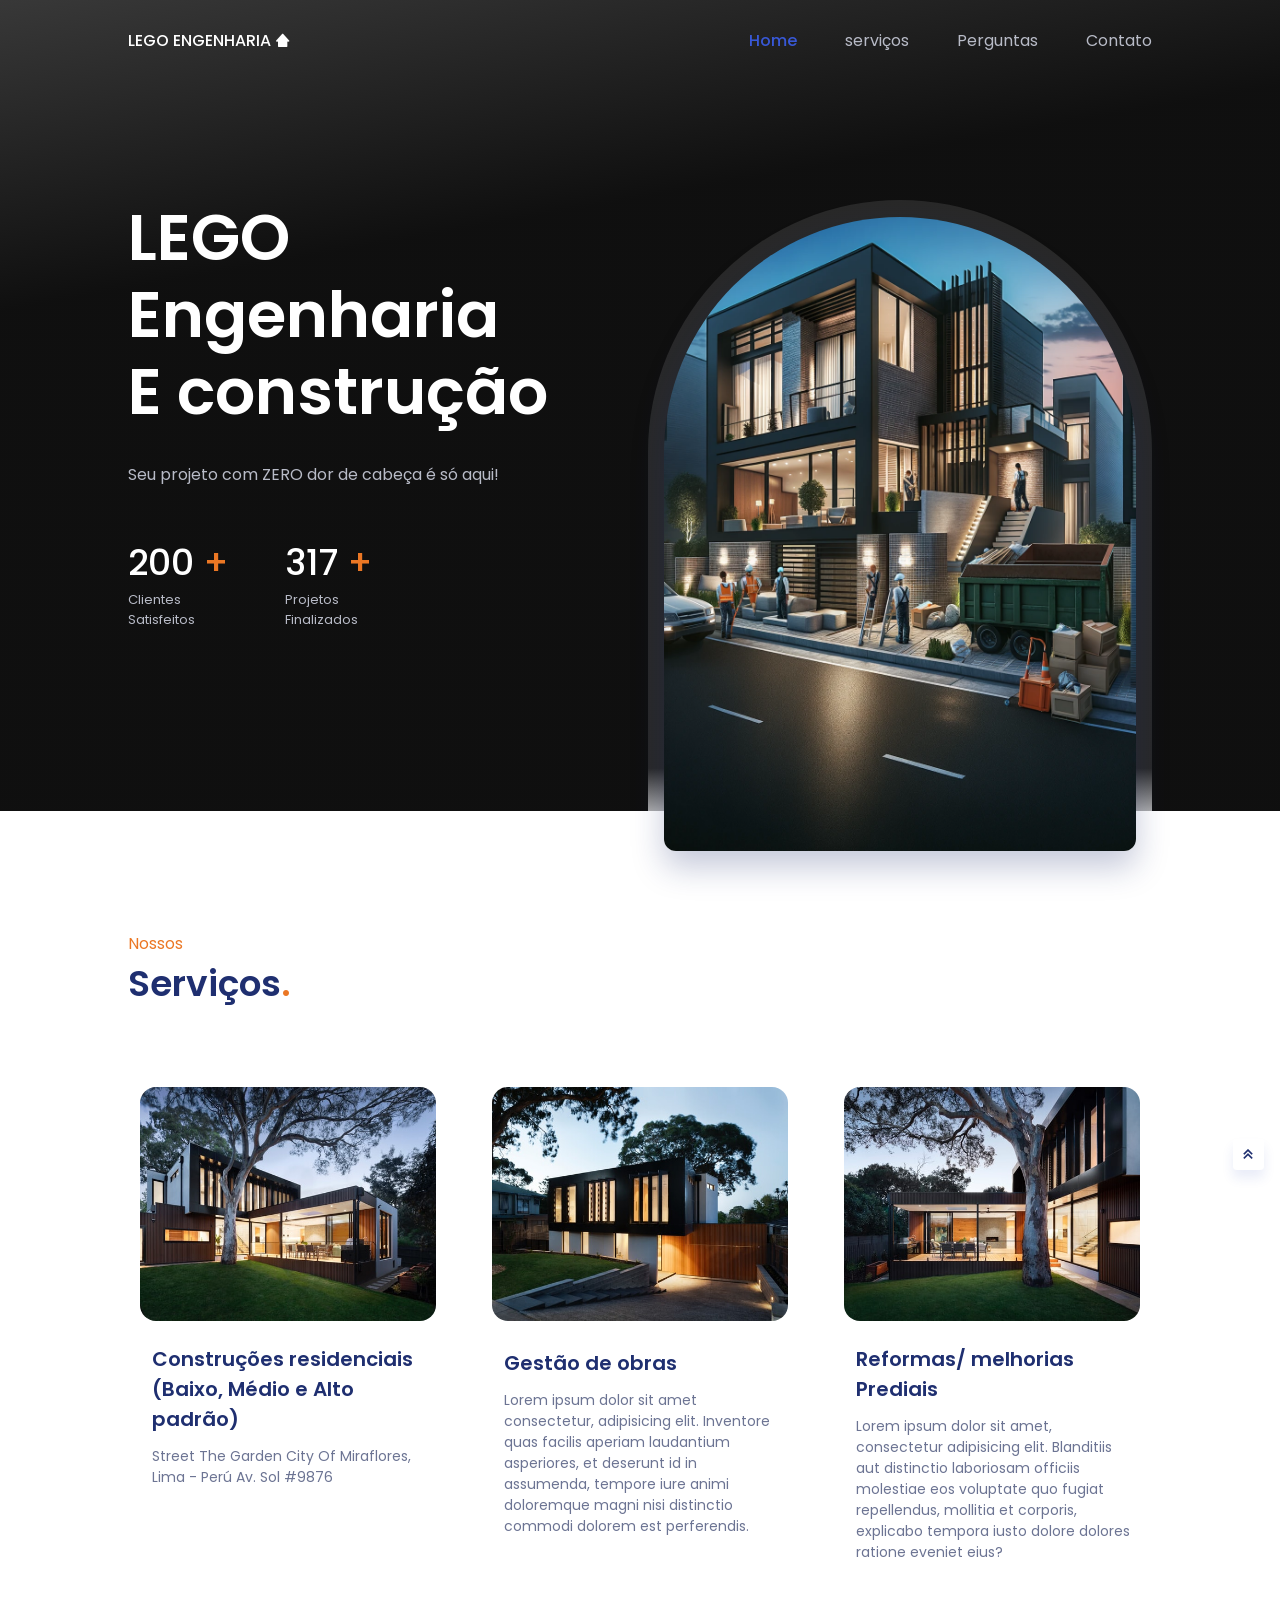
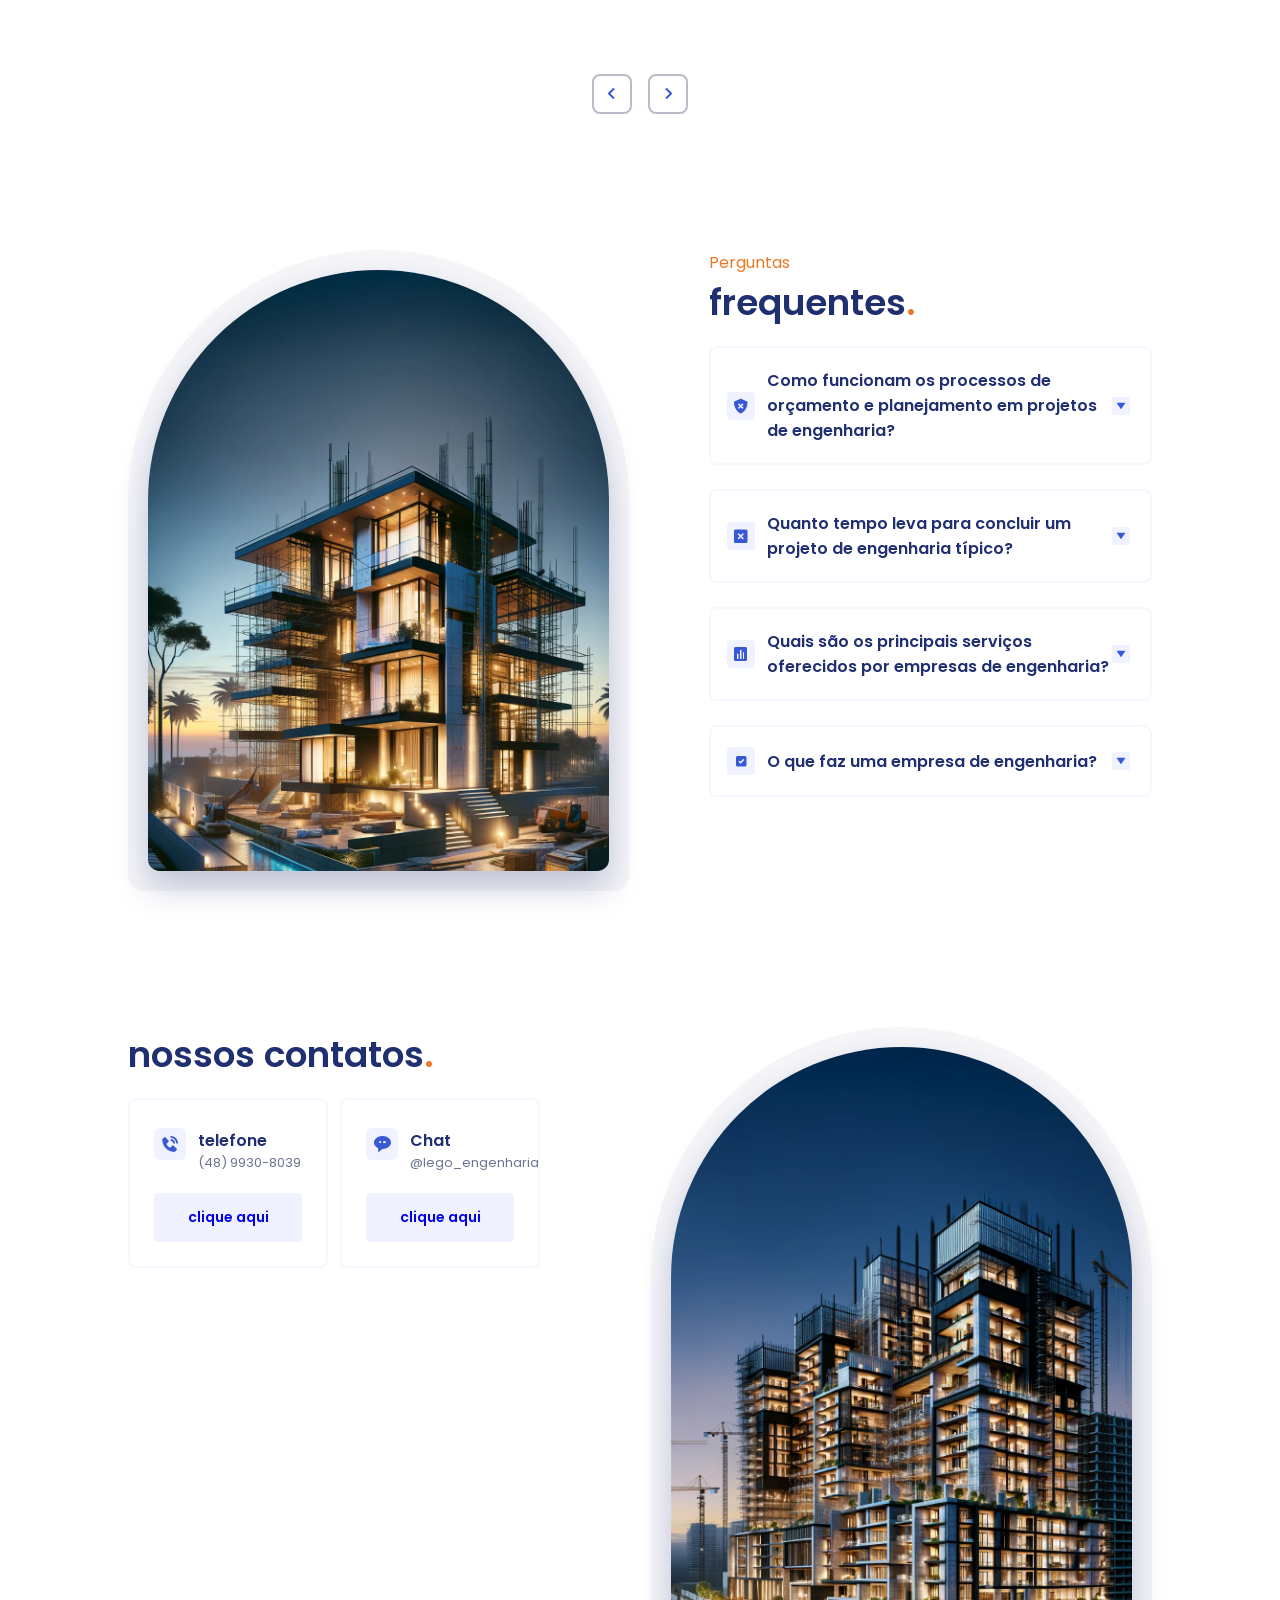
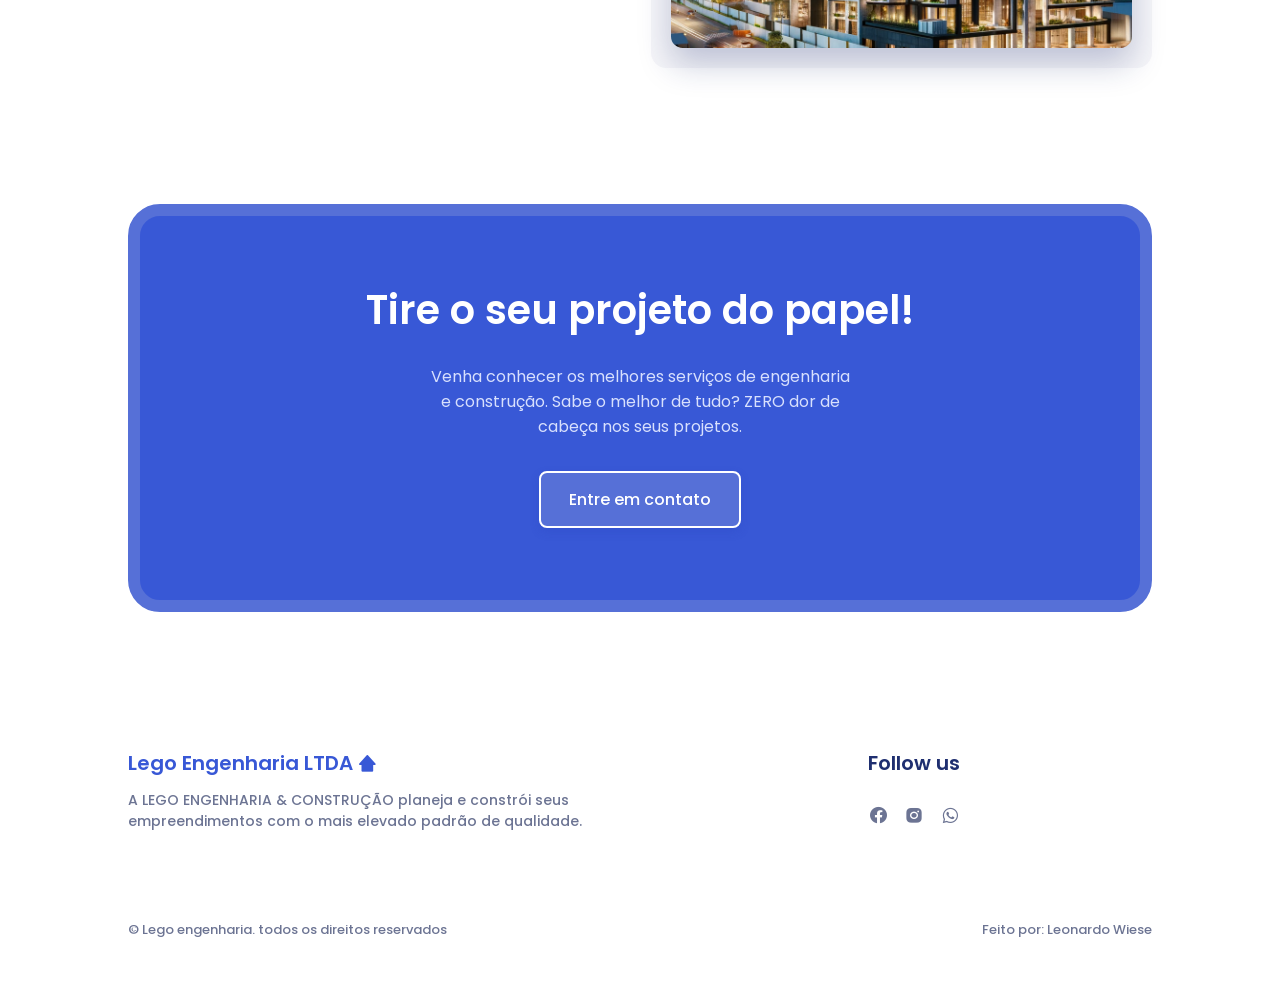
==== index.html @ 90d26487 "entrega beta" ====
<!DOCTYPE html>
    <html lang="en">
    <head>
        <meta charset="UTF-8">
        <meta name="viewport" content="width=device-width, initial-scale=1.0">

        <!--=============== FAVICON ===============-->
        <link rel="shortcut icon" href="assets/img/favicon.ico" type="image/x-icon">

        <!--=============== BOXICONS ===============-->
        <link href='https://unpkg.com/boxicons@2.1.2/css/boxicons.min.css' rel='stylesheet'>
        
        <!--=============== SWIPER CSS ===============-->
        <link rel="stylesheet" href="assets/css/swiper-bundle.min.css">

        <!--=============== CSS ===============-->
        <link rel="stylesheet" href="assets/css/styles.css">

        <title>Lego engenharia</title>
    </head>
    <body>
        <!--==================== HEADER ====================-->
        <header class="header" id="header">
            <nav class="nav container">
                <a href="#" class="nav__logo">
                    LEGO ENGENHARIA <i class='bx bxs-home-alt-2'></i>
                </a>

                <div class="nav__menu">
                    <ul class="nav__list">
                        <li class="nav__item">
                            <a href="#home" class="nav__link active-link">
                                <i class='bx bx-home-alt-2' ></i>
                                <span>Home</span>
                            </a>
                        </li>
                        <li class="nav__item">
                            <a href="#popular" class="nav__link">
                                <i class='bx bx-building-house' ></i>
                                <span>serviços</span>
                            </a>
                        </li>
                        <li class="nav__item">
                            <a href="#value" class="nav__link">
                                <i class='bx bx-award' ></i>
                                <span>Perguntas</span>
                            </a>
                        </li>
                        <li class="nav__item">
                            <a href="#contact" class="nav__link">
                                <span>Contato</span>
                                <i class='bx bx-phone' ></i>
                            </a>
                        </li>
                    </ul>
                </div>

              
            </nav>
        </header>

        <!--==================== MAIN ====================-->
        <main class="main">
            <!--==================== HOME ====================-->
            <section class="home section" id="home">
                <div class="home__container container grid">
                    <div class="home__data">
                        <h1 class="home__title">
                           LEGO <br> Engenharia <br> E construção
                        </h1>
                        <p class="home__description">
                            Seu projeto com ZERO dor de cabeça é só aqui!
                        </p>
    
    
                        <div class="home__value">
                            <div>
                                <h1 class="home__value-number">
                                    200 <span>+</span>
                                </h1>
                                <span class="home__value-description">
                                   Clientes <br> Satisfeitos
                                </span>
                            </div>
    
                            <div>
                                <h1 class="home__value-number">
                                    317 <span>+</span>
                                </h1>
                                <span class="home__value-description">
                                    Projetos <br> Finalizados
                                </span>
                            </div>
    
                        </div>
                    </div>
    
                    <div class="home__images">
                        <div class="home__orbe"></div>
    
                        <div class="home__img">
                            <img src="assets/img/home.png" alt="">
                        </div>
                    </div>
                </div>
            </section>
            <!--==================== POPULAR ====================-->
            <section class="section" id="popular">
                <div class="container">
                    <span class="section__subtitle">Nossos</span>
                    <h2 class="section__title">
                        Serviços<span>.</span>
                    </h2>

                    <div class="popular__container grid swiper">
                        <div class="swiper-wrapper">
                            <article class="popular__card swiper-slide">
                                <img src="assets/img/popular1.jpg" alt="" class="popular__img">
    
                                <div class="popular__data">
                                    <h2 class="popular__price">
                                    
                                    <h3 class="popular__title">
                                        Gestão de obras
                                    </h3>
                                    <p class="popular__description">
                                        Lorem ipsum dolor sit amet consectetur, adipisicing elit. Inventore quas facilis aperiam laudantium asperiores, et deserunt id in assumenda, tempore iure animi doloremque magni nisi distinctio commodi dolorem est perferendis.
                                    </p>
                                </div>
                            </article>

                            <article class="popular__card swiper-slide">
                                <img src="assets/img/popular2.jpg" alt="" class="popular__img">
    
                                <div class="popular__data">
                                    
                                    <h3 class="popular__title">
                                        Reformas/ melhorias Prediais
                                    </h3>
                                    <p class="popular__description">
                                        Lorem ipsum dolor sit amet, consectetur adipisicing elit. Blanditiis aut distinctio laboriosam officiis molestiae eos voluptate quo fugiat repellendus, mollitia et corporis, explicabo tempora iusto dolore dolores ratione eveniet eius?
                                    </p>
                                </div>
                            </article>
    
                            <article class="popular__card swiper-slide">
                                <img src="assets/img/popular3.jpg" alt="" class="popular__img">
    
                                <div class="popular__data">
                                    
                                    <h3 class="popular__title">
                                        Laudos
                                    </h3>
                                    <p class="popular__description">
                                        Lorem ipsum dolor sit amet consectetur adipisicing elit. Nisi deleniti laudantium autem aperiam, eaque magni natus debitis consequatur dignissimos fugit repellendus ad unde quisquam quibusdam ratione doloribus fuga doloremque hic?
                                    </p>
                                </div>
                            </article>
    
                            <article class="popular__card swiper-slide">
                                <img src="assets/img/popular4.jpg" alt="" class="popular__img">
    
                                <div class="popular__data">
                                    
                                    <h3 class="popular__title">
                                        Projetos (Arquitetônicos, Hidrossanitário, Elétrico, Estrutural e Preventivo contra incêndio)
                                    </h3>
                                    <p class="popular__description">
                                        Lorem ipsum dolor sit amet consectetur adipisicing elit. Impedit, provident. Pariatur consequatur sit quia dolorum excepturi veritatis illo reiciendis illum ea! At totam voluptates error dolorum saepe sed iusto tempore!
                                    </p>
                                </div>
                            </article>

                            <article class="popular__card swiper-slide">
                                <img src="assets/img/popular5.jpg" alt="" class="popular__img">
    
                                <div class="popular__data">
                                    
                                    <h3 class="popular__title">
                                        Construções residenciais (Baixo, Médio e Alto padrão)
                                    </h3>
                                    <p class="popular__description">
                                        Street The Garden City Of Miraflores, Lima - Perú Av. Sol #9876
                                    </p>
                                </div>
                            </article>
                        </div>

                        <div class="swiper-button-next">
                            <i class='bx bx-chevron-right' ></i>
                        </div>
                        <div class="swiper-button-prev">
                            <i class='bx bx-chevron-left'></i>
                        </div>
                    </div>
                </div>
            </section>

            <!--==================== VALUE ====================-->
            <section class="value section" id="value">
                <div class="value__container container grid">
                    <div class="value__images">
                        <div class="value__orbe"></div>
    
                        <div class="value__img">
                            <img src="assets/img/value.png" alt="">
                        </div>
                    </div>

                    <div class="value__content">
                        <div class="value__data">
                            <span class="section__subtitle">Perguntas</span>
                            <h2 class="section__title">
                                frequentes<span>.</span>
                            </h2>
                        </div>

                        <div class="value__accordion">
                            <div class="value__accordion-item">
                                <header class="value__accordion-header">
                                    <i class='bx bxs-shield-x value__accordion-icon'></i>
                                    <h3 class="value__accordion-title">
                                        Como funcionam os processos de orçamento e planejamento em projetos de engenharia?
                                    </h3>
                                    <div class="value__accordion-arrow">
                                        <i class='bx bxs-down-arrow'></i>
                                    </div>
                                </header>

                                <div class="value__accordion-content">
                                    <p class="value__accordion-description">
                                        Orçamento e planejamento envolvem estimativas de custos, cronogramas e alocação de recursos para garantir que o projeto seja concluído dentro do prazo e do orçamento.
                                    </p>
                                </div>
                            </div>

                            <div class="value__accordion-item">
                                <header class="value__accordion-header">
                                    <i class='bx bxs-x-square value__accordion-icon'></i>
                                    <h3 class="value__accordion-title">
                                        Quanto tempo leva para concluir um projeto de engenharia típico?
                                    </h3>
                                    <div class="value__accordion-arrow">
                                        <i class='bx bxs-down-arrow'></i>
                                    </div>
                                </header>

                                <div class="value__accordion-content">
                                    <p class="value__accordion-description">
                                        O tempo varia conforme o projeto, mas pode variar de meses a anos, dependendo da complexidade.
                                    </p>
                                </div>
                            </div>

                            <div class="value__accordion-item">
                                <header class="value__accordion-header">
                                    <i class='bx bxs-bar-chart-square value__accordion-icon' ></i>
                                    <h3 class="value__accordion-title">
                                        Quais são os principais serviços oferecidos por empresas de engenharia?
                                    </h3>
                                    <div class="value__accordion-arrow">
                                        <i class='bx bxs-down-arrow'></i>
                                    </div>
                                </header>

                                <div class="value__accordion-content">
                                    <p class="value__accordion-description">
                                        Os serviços incluem consultoria de engenharia, projeto conceitual, gerenciamento de projetos, engenharia de detalhamento, análise estrutural, inspeção, supervisão de construção e muito mais.
                                    </p>
                                </div>
                            </div>

                            <div class="value__accordion-item">
                                <header class="value__accordion-header">
                                    <i class='bx bxs-checkbox-checked value__accordion-icon'></i>
                                    <h3 class="value__accordion-title">
                                        O que faz uma empresa de engenharia?
                                    </h3>
                                    <div class="value__accordion-arrow">
                                        <i class='bx bxs-down-arrow'></i>
                                    </div>
                                </header>

                                <div class="value__accordion-content">
                                    <p class="value__accordion-description">
                                        Uma empresa de engenharia fornece serviços especializados para planejar, projetar, gerenciar e executar projetos de engenharia em uma variedade de setores, como construção civil, infraestrutura, manufatura e tecnologia.
                                    </p>
                                </div>
                            </div>
                        </div>
                    </div>
                </div>
            </section>

            <!--==================== CONTACT ====================-->
            <section class="contact section" id="contact">
                <div class="contact__container container grid">
                    <div class="contact__images">
                        <div class="contact__orbe"></div>
    
                        <div class="contact__img">
                            <img src="assets/img/contact.png" alt="">
                        </div>
                    </div>

                    <div class="contact__content">
                        <div class="contact__data">
                            
                            <h2 class="section__title">
                                nossos contatos<span>.</span>
                            </h2>
                            
                        </div>

                        <div class="contact__card">
                            <div class="contact__card-box">
                                <div class="contact__card-info">
                                    <i class='bx bxs-phone-call'></i>
                                    
                                    <div>
                                        <h3 class="contact__card-title">
                                            telefone
                                        </h3>
                                        <p class="contact__card-description">
                                            (48) 9930-8039
                                        </p>
                                    </div>
                                </div>
                                <button class="button contact__card-button">
                                    <a href="https://web.whatsapp.com/send?phone=4899308039&text=Ol%C3%A1!">clique aqui</a>
                                </button>
                            </div>

                            <div class="contact__card-box">
                                <div class="contact__card-info">
                                    <i class='bx bxs-message-rounded-dots' ></i>
                                    
                                    <div>
                                        <h3 class="contact__card-title">
                                            Chat
                                        </h3>
                                        <p class="contact__card-description">
                                            @lego_engenharia
                                        </p>
                                    </div>
                                </div>
                                <button class="button contact__card-button">
                                    <a href="https://www.instagram.com/lego_engenharia/">clique aqui</a>
                                </button>
                            </div>

            </section>

            <!--==================== SUBSCRIBE ====================-->
            <section class="subscribe section">
                <div class="subscribe__container container">
                    <h1 class="subscribe__title">
                        Tire o seu projeto do papel!
                    </h1>
                    <p class="subscribe__description">
                        Venha conhecer os melhores serviços de engenharia e construção.
                        Sabe o melhor de tudo?  ZERO dor de cabeça nos seus projetos.
                    </p>
                    <a href="https://web.whatsapp.com/send?phone=4899308039&text=Ol%C3%A1!" class="button subscribe__button">
                        Entre em contato
                    </a>
                </div>
            </section>
        </main>

        <!--==================== FOOTER ====================-->
        <footer class="footer section">
            <div class="footer__container container grid">
                <div>
                    <a href="" class="footer__logo">
                        Lego Engenharia LTDA <i class='bx bxs-home-alt-2'></i>
                    </a>
                    <p class="footer__description">
                        A LEGO ENGENHARIA & CONSTRUÇÃO planeja e constrói seus <br> 
                        empreendimentos com o mais elevado padrão de qualidade.
                    </p>
                </div>

                <div class="footer__content">

                    <div>
                        <h3 class="footer__title">
                            Follow us
                        </h3>

                        <ul class="footer__social">
                            <a href="https://www.facebook.com/lego.engenhari4" target="_blank" class="footer__social-link">
                                <i class='bx bxl-facebook-circle' ></i>
                            </a>
                            <a href="https://www.instagram.com/lego_engenharia/" target="_blank" class="footer__social-link">
                                <i class='bx bxl-instagram-alt' ></i>
                            </a>
                            <a href="https://web.whatsapp.com/send?phone=4899308039&text=Ol%C3%A1!" target="_blank" class="footer__social-link">
                                <i class='bx bxl-whatsapp' ></i>
                            </a>    
                        </ul>
                    </div>
                </div>
            </div>

            <div class="footer__info container">
                <span class="footer__copy">
                    &#169; Lego engenharia. todos os direitos reservados
                </span>

                <div class="footer__privacy">
                    <a href="https://www.linkedin.com/in/leonardo-wiese-5b9a9b26b/">Feito por: Leonardo Wiese</a>
                  
                </div>
            </div>
        </footer>


        <!--========== SCROLL UP ==========-->
        <a href="#" class="scrollup" id="scroll-up">
            <i class='bx bx-chevrons-up'></i>
        </a>

        <!--=============== SCROLLREVEAL ===============-->
        <script src="assets/js/scrollreveal.min.js"></script>

        <!--=============== SWIPER JS ===============-->
        <script src="assets/js/swiper-bundle.min.js"></script>

        <!--=============== MAIN JS ===============-->
        <script src="assets/js/main.js"></script>
    </body>
</html>
---- assets/css/styles.css ----
/*=============== GOOGLE FONTS ===============*/
@import url("https://fonts.googleapis.com/css2?family=Poppins:wght@400;500;600&display=swap");

/*=============== VARIABLES CSS ===============*/
:root {
  --header-height: 3.5rem;

  /*========== Colors ==========*/
  /*Color mode HSL(hue, saturation, lightness)*/
  --first-color: hsl(228, 66%, 53%);
  --first-color-alt: hsl(228, 66%, 47%);
  --first-color-light: hsl(228, 62%, 59%);
  --first-color-lighten: hsl(228, 100%, 97%);
  --second-color: hsl(25, 83%, 53%);
  --title-color: hsl(228, 57%, 28%);
  --text-color: hsl(228, 15%, 50%);
  --text-color-light: hsl(228, 12%, 75%);
  --border-color: hsl(228, 99%, 98%);
  --body-color: #fff;
  --container-color: #fff;

  /*========== Font and typography ==========*/
  /*.5rem = 8px | 1rem = 16px ...*/
  --body-font: 'Poppins', sans-serif;
  --biggest-font-size: 2.25rem;
  --h1-font-size: 1.5rem;
  --h2-font-size: 1.25rem;
  --h3-font-size: 1rem;
  --normal-font-size: .938rem;
  --small-font-size: .813rem;
  --smaller-font-size: .75rem;

  /*========== Font weight ==========*/
  --font-medium: 500;
  --font-semi-bold: 600;

  /*========== z index ==========*/
  --z-tooltip: 10;
  --z-fixed: 100;
}

/* Responsive typography */
@media screen and (min-width: 1024px) {
  :root {
    --biggest-font-size: 4rem;
    --h1-font-size: 2.25rem;
    --h2-font-size: 1.5rem;
    --h3-font-size: 1.25rem;
    --normal-font-size: 1rem;
    --small-font-size: .875rem;
    --smaller-font-size: .813rem;
  }
}

/*=============== BASE ===============*/
* {
  box-sizing: border-box;
  padding: 0;
  margin: 0;
}

html {
  scroll-behavior: smooth;
}

body {
  font-family: var(--body-font);
  font-size: var(--normal-font-size);
  background-color: var(--body-color);
  color: var(--text-color);
  transition: .3s; /* For animation dark mode */
}

h1, h2, h3 {
  color: var(--title-color);
  font-weight: var(--font-semi-bold);
}

ul {
  list-style: none;
}

a {
  text-decoration: none;
}

img {
  max-width: 100%;
  height: auto;
}

input,
button {
  font-family: var(--body-font);
  outline: none;
  border: none;
}

/*=============== THEME ===============*/
.change-theme {
  font-size: 1.25rem;
  color: #fff;
  cursor: pointer;
  transition: .3s;
}

.change-theme:hover {
  color: var(--first-color);
}

/*========== Variables Dark theme ==========*/
body.dark-theme {
  --first-color: hsl(228, 66%, 62%);
  --second-color: hsl(25, 57%, 54%);
  --title-color: hsl(228, 8%, 95%);
  --text-color: hsl(228, 8%, 70%);
  --border-color: hsl(228, 16%, 14%);
  --body-color: hsl(228, 12%, 8%);
  --container-color: hsl(228, 16%, 12%);
}

/*========== 
    Color changes in some parts of 
    the website, in dark theme 
==========*/
.dark-theme .home__search,
.dark-theme .swiper-button-next,
.dark-theme .swiper-button-prev {
  border: 3px solid var(--border-color);
}

.dark-theme .nav__menu,
.dark-theme .home__img,
.dark-theme .popular__card:hover,
.dark-theme .value__img,
.dark-theme .accordion-open,
.dark-theme .accordion-open .value__accordion-icon,
.dark-theme .accordion-open .value__accordion-arrow,
.dark-theme .contact__img,
.dark-theme .contact__card-box:hover,
.dark-theme .scrollup {
  box-shadow: none;
}

.dark-theme .value__orbe,
.dark-theme .value__accordion-icon,
.dark-theme .value__accordion-arrow,
.dark-theme .contact__orbe,
.dark-theme .contact__card i,
.dark-theme .contact__card-button,
.dark-theme .subscribe__container {
  background-color: var(--container-color);
}

.dark-theme .subscribe__container {
  border: 6px solid var(--border-color);
}

.dark-theme .subscribe__description {
  color: var(--text-color);
}

.dark-theme::-webkit-scrollbar {
  background-color: hsl(228, 4%, 15%);
}

.dark-theme::-webkit-scrollbar-thumb {
  background-color: hsl(228, 4%, 25%);
}

.dark-theme::-webkit-scrollbar-thumb:hover {
  background-color: hsl(228, 4%, 35%);
}

/*=============== REUSABLE CSS CLASSES ===============*/
.container {
  max-width: 1024px;
  margin-left: 1.5rem;
  margin-right: 1.5rem;
}

.grid {
  display: grid;
}

.section {
  padding: 4.5rem 0 2rem;
}

.section__title {
  font-size: var(--h2-font-size);
  margin-bottom: 1rem;
}

.section__title span {
  color: var(--second-color);
}

.section__subtitle {
  display: block;
  font-size: var(--small-font-size);
  color: var(--second-color);
}

.main {
  overflow: hidden; /* For the animations ScrollReveal */
}

/*=============== HEADER & NAV ===============*/
.header {
  position: fixed;
  top: 0;
  left: 0;
  width: 100%;
  background-color: transparent;
  z-index: var(--z-fixed);
  transition: .4s; /* For animation dark mode */
}

.nav {
  height: var(--header-height);
  display: flex;
  justify-content: space-between;
  align-items: center;
}

.nav__logo {
  color: #fff;
  display: inline-flex;
  align-items: center;
  column-gap: .25rem;
  font-weight: var(--font-medium);
  transition: .3s;
}

.nav__logo i {
  font-size: 1rem;
}

.nav__logo:hover {
  color: var(--first-color);
}

@media screen and (max-width: 1023px) {
  .nav__menu {
    position: fixed;
    bottom: 2rem;
    background-color: var(--container-color);
    box-shadow: 0 8px 24px hsla(228, 66%, 45%, .15);
    width: 90%;
    left: 0;
    right: 0;
    margin: 0 auto;
    padding: 1.30rem 3rem;
    border-radius: 1.25rem;
    transition: .4s;
  }

  .nav__list {
    display: flex;
    justify-content: space-between;
    align-items: center;
  }

  .nav__link {
    color: var(--text-color);
    display: flex;
    padding: .5rem;
    border-radius: 50%;
  }

  .nav__link i {
    font-size: 1.25rem;
  }

  .nav__link span {
    display: none;
  }
}

/* Change background header */
.scroll-header {
  background-color: var(--body-color);
  box-shadow: 0 1px 4px hsla(228, 4%, 15%, .1);
}

.scroll-header .nav__logo {
  color: var(--first-color);
}

.scroll-header .change-theme {
  color: var(--title-color);
}

/* Active link */
.active-link {
  background: linear-gradient(101deg,
                hsl(228, 66%, 53%),
                hsl(228, 66%, 47%));
  color: #fff;
  box-shadow: 0 4px 8px hsla(228, 66%, 45%, .25);
}

/*=============== HOME ===============*/
.home {
  background: linear-gradient(170deg, 
                hsl(0, 0%, 22%) 0%,
                hsl(0, 0%, 6%) 30%);
  padding-bottom: 0;
}

.home__container {
  padding-top: 4rem;
  row-gap: 3.5rem;
}

.home__title, 
.home__value-number {
  color: #fff;
}

.home__title {
  font-size: var(--biggest-font-size);
  line-height: 120%;
  margin-bottom: 1.25rem;
}

.home__description {
  color: var(--text-color-light);
  margin-bottom: 2rem;
}

.home__search {
  background-color: var(--body-color);
  padding: .35rem .35rem .35rem .75rem;
  display: flex;
  align-items: center;
  border-radius: .75rem;
  border: 3px solid var(--text-color-light);
  margin-bottom: 2rem;
}

.home__search i {
  font-size: 1.25rem;
  color: var(--first-color);
}

.home__search-input {
  width: 90%;
  background-color: var(--body-color);
  color: var(--text-color);
  margin: 0 .5rem;
}

.home__search-input::placeholder {
  color: var(--text-color-light);
}

.home__value {
  display: flex;
  column-gap: 2.5rem;
}

.home__value-number {
  font-size: var(--h1-font-size);
  font-weight: var(--font-medium);
}

.home__value-number span {
  color: var(--second-color);
}

.home__value-description {
  display: flex;
  color: var(--text-color-light);
  font-size: var(--smaller-font-size);
}

.home__images {
  position: relative;
  display: flex;
  justify-content: center;
}

.home__orbe {
  width: 265px;
  height: 284px;
  background: linear-gradient(180deg,
                    hsl(0, 0%, 16%) 93%,
                    hsl(0, 0%, 67%) 100%);
  border-radius: 135px 135px 0 0;
}

.home__img {
  position: absolute;
  width: 250px;
  height: 300px;
  overflow: hidden;
  border-radius: 125px 125px 12px 12px;
  display: inline-flex;
  align-items: flex-end;
  bottom: -1.5rem;
  box-shadow: 0 16px 32px hsla(228, 66%, 25%, .25);
}

/*=============== BUTTON ===============*/
.button {
  display: inline-block;
  background: linear-gradient(101deg,
                hsl(228, 66%, 53%),
                hsl(228, 66%, 47%));
  color: #fff;
  padding: 14px 28px;
  border-radius: .5rem;
  font-size: var(--normal-font-size);
  font-weight: var(--font-medium);
  box-shadow: 0 4px 8px hsla(228, 66%, 45%, .25);
  transition: .3s;
  cursor: pointer;
}

.button:hover {
  box-shadow: 0 4px 12px hsla(228, 66%, 45%, .25);
}

.nav__button {
  display: none;
}

/*=============== LOGOS ===============*/
.logos__container {
  padding-top: 2rem;
  grid-template-columns: repeat(2, 1fr);
  gap: 3rem 2rem;
  justify-items: center;
}

.logos__img img {
  height: 60px;
  opacity: .2;
  transition: .3s;
}

.logos__img img:hover {
  opacity: .6;
}

/*=============== POPULAR ===============*/
.popular__container {
  padding: 1rem 0 5rem;
}

.popular__card {
  width: 290px;
  background-color: var(--container-color);
  padding: .5rem .5rem 1.5rem;
  border-radius: 1rem;
  margin: 0 auto;
  transition: .4s;
}

.popular__img {
  border-radius: 1rem;
  margin-bottom: 1rem;
}

.popular__data {
  padding: 0 1rem 0 .5rem;
}

.popular__price {
  font-size: var(--h2-font-size);
  color: var(--text-color);
  margin-bottom: .25rem;
}

.popular__price span {
  color: var(--second-color);
}

.popular__title {
  font-size: var(--h3-font-size);
  margin-bottom: .75rem;
}

.popular__description {
  font-size: var(--small-font-size);
}

.popular__card:hover {
  box-shadow: 0 12px 16px hsla(228, 66%, 45%, .1);
}

/* Swiper class */
.swiper-button-prev:after,
.swiper-button-next:after {
  content: '';
}

.swiper-button-next,
.swiper-button-prev {
  top: initial;
  bottom: 0;
  width: initial;
  height: initial;
  background-color: var(--container-color);
  border: 2px solid var(--text-color-light);
  padding: 6px;
  border-radius: .5rem;
  font-size: 1.5rem;
  color: var(--first-color);
}

.swiper-button-prev {
  left: calc(50% - 3rem);
}

.swiper-button-next {
  right: calc(50% - 3rem);
}

/*=============== VALUE ===============*/
.value__container {
  row-gap: 3rem;
}

.value__images {
  position: relative;
  display: flex;
  justify-content: center;
}

.value__orbe {
  width: 266px;
  height: 316px;
  background-color: hsl(228, 24%, 97%);
  border-radius: 135px 135px 16px 16px;
}

.value__img {
  position: absolute;
  width: 250px;
  height: 300px;
  overflow: hidden;
  border-radius: 125px 125px 12px 12px;
  inset: 0;
  margin: auto;
  box-shadow: 0 16px 32px hsla(228, 66%, 25%, .25);
}

.value__description {
  font-size: var(--small-font-size);
  margin-bottom: 2rem;
}

.value__accordion {
  display: grid;
  row-gap: 1.5rem;
}

.value__accordion-item {
  background-color: var(--body-color);
  border: 2px solid var(--border-color);
  border-radius: .5rem;
  padding: 1rem .75rem;
}

.value__accordion-header {
  display: flex;
  align-items: center;
  cursor: pointer;
}

.value__accordion-icon {
  background-color: var(--first-color-lighten);
  padding: 5px;
  border-radius: .25rem;
  font-size: 18px;
  color: var(--first-color);
  margin-right: .75rem;
  transition: .3s;
}

.value__accordion-title {
  font-size: var(--small-font-size);
}

.value__accordion-arrow {
  display: inline-flex;
  background-color: var(--first-color-lighten);
  padding: .25rem;
  color: var(--first-color);
  border-radius: 2px;
  font-size: 10px;
  margin-left: auto;
  transition: .3s;
}

.value__accordion-arrow i {
  transition: .4s;
}

.value__accordion-description {
  font-size: var(--smaller-font-size);
  padding: 1.25rem 2.5rem 0 2.75rem;
}

.value__accordion-content {
  overflow: hidden;
  height: 0;
  transition: all .25s ease;
}

/*Rotate icon and add shadows*/
.accordion-open {
  box-shadow: 0 12px 32px hsla(228, 66%, 45%, .1);
}

.accordion-open .value__accordion-icon {
  box-shadow: 0 4px 4px hsla(228, 66%, 45%, .1);
}

.accordion-open .value__accordion-arrow {
  box-shadow: 0 2px 4px hsla(228, 66%, 45%, .1);
}

.accordion-open .value__accordion-arrow i {
  transform: rotate(-180deg);
}

/*=============== CONTACT ===============*/
.contact__container {
  row-gap: 2rem;
}

.contact__images {
  position: relative;
  display: flex;
  justify-content: center;
}

.contact__orbe {
  width: 266px;
  height: 316px;
  background-color: hsl(228, 24%, 97%);
  border-radius: 135px 135px 16px 16px;
}

.contact__img {
  position: absolute;
  width: 250px;
  height: 300px;
  overflow: hidden;
  border-radius: 125px 125px 12px 12px;
  inset: 0;
  margin: auto;
  box-shadow: 0 16px 32px hsla(228, 66%, 25%, .25);
}

.contact__description {
  font-size: var(--small-font-size);
  margin-bottom: 2.5rem;
}

.contact__card {
  display: grid;
  grid-template-columns: repeat(2, 1fr);
  gap: 1.25rem .75rem;
}

.contact__card-box {
  background-color: var(--body-color);
  border: 2px solid var(--border-color);
  padding: 1.25rem .75rem;
  border-radius: .5rem;
  transition: .3s;
}

.contact__card-info {
  display: flex;
  align-items: flex-start;
  column-gap: .75rem;
  margin-bottom: 1.25rem;
}

.contact__card i {
  padding: 6px;
  background-color: var(--first-color-lighten);
  border-radius: 6px;
  font-size: 1.25rem;
  color: var(--first-color);
}

.contact__card-title {
  font-size: var(--normal-font-size);
}

.contact__card-description {
  font-size: var(--smaller-font-size);
}

.contact__card-button {
  font-size: var(--small-font-size);
  padding: 14px 0;
  width: 100%;
  border-radius: .25rem;
  background: var(--first-color-lighten);
  color: var(--first-color);
  font-weight: var(--font-semi-bold);
  box-shadow: none;
}

.contact__card-button:hover {
  background-color: var(--first-color);
  color: #fff;
}

.contact__card-box:hover {
  box-shadow: 0 8px 24px hsla(228, 66%, 45%, .1);
}

/*=============== SUBSCRIBE ===============*/
.subscribe {
  padding: 2.5rem 0;
}

.subscribe__container {
  background-color: var(--first-color);
  padding: 3rem 2rem;
  border-radius: 1.25rem;
  border: 6px solid var(--first-color-light);
  text-align: center;
}

.subscribe__title {
  font-size: var(--h2-font-size);
  color: #fff;
  margin-bottom: 1rem;
}

.subscribe__description {
  color: hsl(228, 90%, 92%);
  font-size: var(--small-font-size);
  margin-bottom: 2rem;
}

.subscribe__button {
  border: 2px solid #fff;
  background: var(--first-color-light);
  font-size: var(--small-font-size);
}

.subscribe__button:hover {
  background-color: var(--first-color);
}

/*=============== FOOTER ===============*/
.footer__container {
  row-gap: 2.5rem;
}

.footer__logo {
  color: var(--first-color);
  font-size: var(--h3-font-size);
  font-weight: var(--font-semi-bold);
  display: inline-flex;
  align-items: center;
  column-gap: .25rem;
  margin-bottom: .75rem;
}

.footer__logo i {
  font-size: 1.25rem;
}

.footer__description, 
.footer__link {
  font-size: var(--small-font-size);
  font-weight: var(--font-medium);
}

.footer__content, 
.footer__links {
  display: grid;
}

.footer__content {
  grid-template-columns: repeat(2, max-content);
  gap: 2.5rem 4rem;
}

.footer__title {
  font-size: var(--h3-font-size);
  margin-bottom: 1rem;
}

.footer__links {
  row-gap: .5rem;
}

.footer__link {
  color: var(--text-color);
  transition: .3s;
}

.footer__link:hover {
  color: var(--title-color);
}

.footer__social {
  display: flex;
  column-gap: 1rem;
}

.footer__social-link {
  font-size: 1.25rem;
  color: var(--text-color);
  transition: .3s;
}

.footer__social-link:hover {
  color: var(--title-color);
}

.footer__info, 
.footer__privacy {
  display: flex;
}

.footer__info {
  padding-bottom: 6rem;
  margin-top: 5.5rem;
  flex-direction: column;
  text-align: center;
  row-gap: 1.5rem;
}

.footer__copy,
.footer__privacy a {
  font-size: var(--smaller-font-size);
  font-weight: var(--font-medium);
  color: var(--text-color);
}

.footer__privacy {
  justify-content: center;
  column-gap: 1.25rem;
}

/*=============== SCROLL BAR ===============*/
::-webkit-scrollbar {
  width: .6rem;
  border-radius: .5rem;
  background-color: hsl(228, 8%, 76%);
}

::-webkit-scrollbar-thumb {
  background-color: hsl(228, 8%, 64%);
  border-radius: .5rem;
}

::-webkit-scrollbar-thumb:hover {
  background-color: hsl(228, 8%, 54%);
}

/*=============== SCROLL UP ===============*/
.scrollup {
  position: fixed;
  right: 1rem;
  bottom: -30%;
  background-color: var(--container-color);
  box-shadow: 0 8px 12px hsla(228, 66%, 45%, .1);
  display: inline-flex;
  padding: .35rem;
  border-radius: .25rem;
  color: var(--title-color);
  font-size: 1.25rem;
  z-index: var(--z-tooltip);
  transition: .3s;
}

.scrollup:hover {
  transform: translateY(-.25rem);
  color: var(--first-color);
}

/* Show Scroll Up*/
.show-scroll {
  bottom: 8rem;
}

/*=============== BREAKPOINTS ===============*/
/* For small devices */
@media screen and (max-width: 350px) {
  .container {
    margin-left: 1rem;
    margin-right: 1rem;
  }

  .section {
    padding: 3.5rem 0 1rem;
  }

  .home {
    padding-bottom: 0;
  }

  .contact__card {
    grid-template-columns: repeat(1, 180px);
    justify-content: center;
  }
}

@media screen and (max-width: 320px) {
  .nav__menu {
    padding: 1.3rem 1.5rem;
  }

  .home__value {
    column-gap: 1rem;
  }
  .home__img {
    width: 220px;
    height: 280px;
  }
  .home__orbe {
    width: 240px;
    height: 264px;
  }

  .logos__container {
    gap: 2rem 1rem;
  }

  .popular__card {
    width: 230px;
    padding: .5rem .5rem .75rem;
  }

  .value__img,
  .contact__img {
    width: 220px;
    height: 260px;
  }
  .value__orbe,
  .contact__orbe {
    width: 236px;
    height: 280px;
  }

  .subscribe__container {
    padding: 2rem 1rem;
  }

  .footer__content {
    gap: 2.5rem;
  }
}

/* For medium devices */
@media screen and (min-width: 576px) {
  .nav__menu {
    width: 342px;
  }

  .home__search {
    width: 412px;
  }

  .contact__card {
    grid-template-columns: repeat(2, 192px);
    justify-content: center;
  }

  .footer__content {
    grid-template-columns: repeat(3, max-content);
  }
}

@media screen and (min-width: 767px) {
  .home__container {
    grid-template-columns: repeat(2, 1fr);
    padding-top: 2rem;
  }
  .home__orbe {
    align-self: flex-end;
  }
  .home__data {
    padding-bottom: 2rem;
  }

  .logos__container {
    grid-template-columns: repeat(4, max-content);
    justify-content: center;
  }

  .value__container,
  .contact__container {
    grid-template-columns: repeat(2, 1fr);
    align-items: center;
  }

  .contact__images {
    order: 1;
  }
  .contact__card {
    justify-content: initial;
  }

  .subscribe__container {
    padding: 3rem 13rem;
  }

  .footer__container {
    grid-template-columns: repeat(2, max-content);
    justify-content: space-between;
  }
}

/* For large devices */
@media screen and (min-width: 1023px) {
  .section {
    padding: 7.5rem  0 1rem;
  }
  .section__title {
    font-size: 2.25rem;
  }
  .section__subtitle {
    font-size: var(--normal-font-size);
  }

  .nav {
    height: calc(var(--header-height) + 1.5rem);
  }
  .nav__menu {
    width: initial;
    margin-left: auto;
  }
  .nav__list {
    display: flex;
    column-gap: 3rem;
  }
  .nav__link {
    color: var(--text-color-light);
  }
  .nav__link i {
    display: none;
  }
  .nav__button {
    display: inline-block;
  }

  .active-link {
    background: none;
    box-shadow: none;
    color: var(--first-color);
    font-weight: var(--font-medium);
  }

  .change-theme {
    margin: 0 3rem;
    color: var(--text-color-light);
  }

  .scroll-header .nav__link,
  .scroll-header .change-theme {
    color: var(--text-color);
  }
  .scroll-header .active-link {
    color: var(--first-color);
  }

  .home {
    padding-bottom: 0;
  }
  .home__container {
    padding-top: 5rem;
    column-gap: 2rem;
  }
  .home__data {
    padding-bottom: 4rem;
  }
  .home__title {
    margin-bottom: 2rem;
  }
  .home__description, 
  .home__search {
    margin-bottom: 3rem;
  }
  .home__value {
    column-gap: 3.5rem;
  }
  .home__orbe {
    width: 504px;
    height: 611px;
    border-radius: 256px 256px 0 0;
  }
  .home__img {
    width: 472px;
    height: 634px;
    border-radius: 236px 236px 12px 12px;
    bottom: -2.5rem;
  }

  .logos__img img {
    height: 100px;
  }

  .popular__container {
    padding-top: 3rem;
  }
  .popular__card {
    width: 320px;
    padding: .75rem .75rem 2rem;
  }
  .popular__data {
    padding: 0 .25rem 0 .75rem;
  }

  .value__container,
  .contact__container {
    align-items: flex-start;
    column-gap: 5rem;
  }
  .value__orbe,
  .contact__orbe {
    width: 501px;
    height: 641px;
    border-radius: 258px 258px 16px 16px;
  }
  .value__img,
  .contact__img {
    width: 461px;
    height: 601px;
    border-radius: 238px 238px 12px 12px;
  }
  .value__img img,
  .contact__img img {
    max-width: initial;
    width: 490px;
  }
  .value__description,
  .contact__description {
    font-size: var(--normal-font-size);
    margin-bottom: 2.5rem;
  }

  .value__accordion-title {
    font-size: var(--normal-font-size);
  }
  .value__accordion-item {
    padding: 1.25rem 1.25rem 1.25rem 1rem;
  }
  .value__accordion-description {
    padding-bottom: 1rem;
    font-size: var(--small-font-size);
  }

  .contact__card {
    grid-template-columns: repeat(2, 200px);
  }
  .contact__card-box {
    padding: 28px 1.5rem 1.5rem;
  }

  .subscribe__container {
    padding: 4rem 10rem 4.5rem;
    border-radius: 2rem;
    border: 12px solid var(--first-color-light);
  }
  .subscribe__title {
    font-size: 2.5rem;
    margin-bottom: 1.5rem;
  }
  .subscribe__description {
    font-size: var(--normal-font-size);
    padding: 0 8rem;
  }
  .subscribe__button {
    font-size: var(--normal-font-size);
  }

  .footer__content {
    grid-template-columns: repeat(4, max-content);
  }
  .footer__title {
    margin-bottom: 1.5rem;
  }
  .footer__links {
    row-gap: 1rem;
  }
  .footer__info {
    flex-direction: row;
    justify-content: space-between;
    padding-bottom: 2rem;
  }

  .show-scroll {
    bottom: 3rem;
    right: 3rem;
  }
}

@media screen and (min-width: 1040px) {
  .container {
    margin-left: auto;
    margin-right: auto;
  }
  
  .home__container {
    column-gap: 4rem;
  }
}

/* For 2K & 4K resolutions */
@media screen and (min-width: 2048px) {
  body {
    zoom: 1.5;
  }
}

@media screen and (min-width: 3840px) {
  body {
    zoom: 2;
  }
}
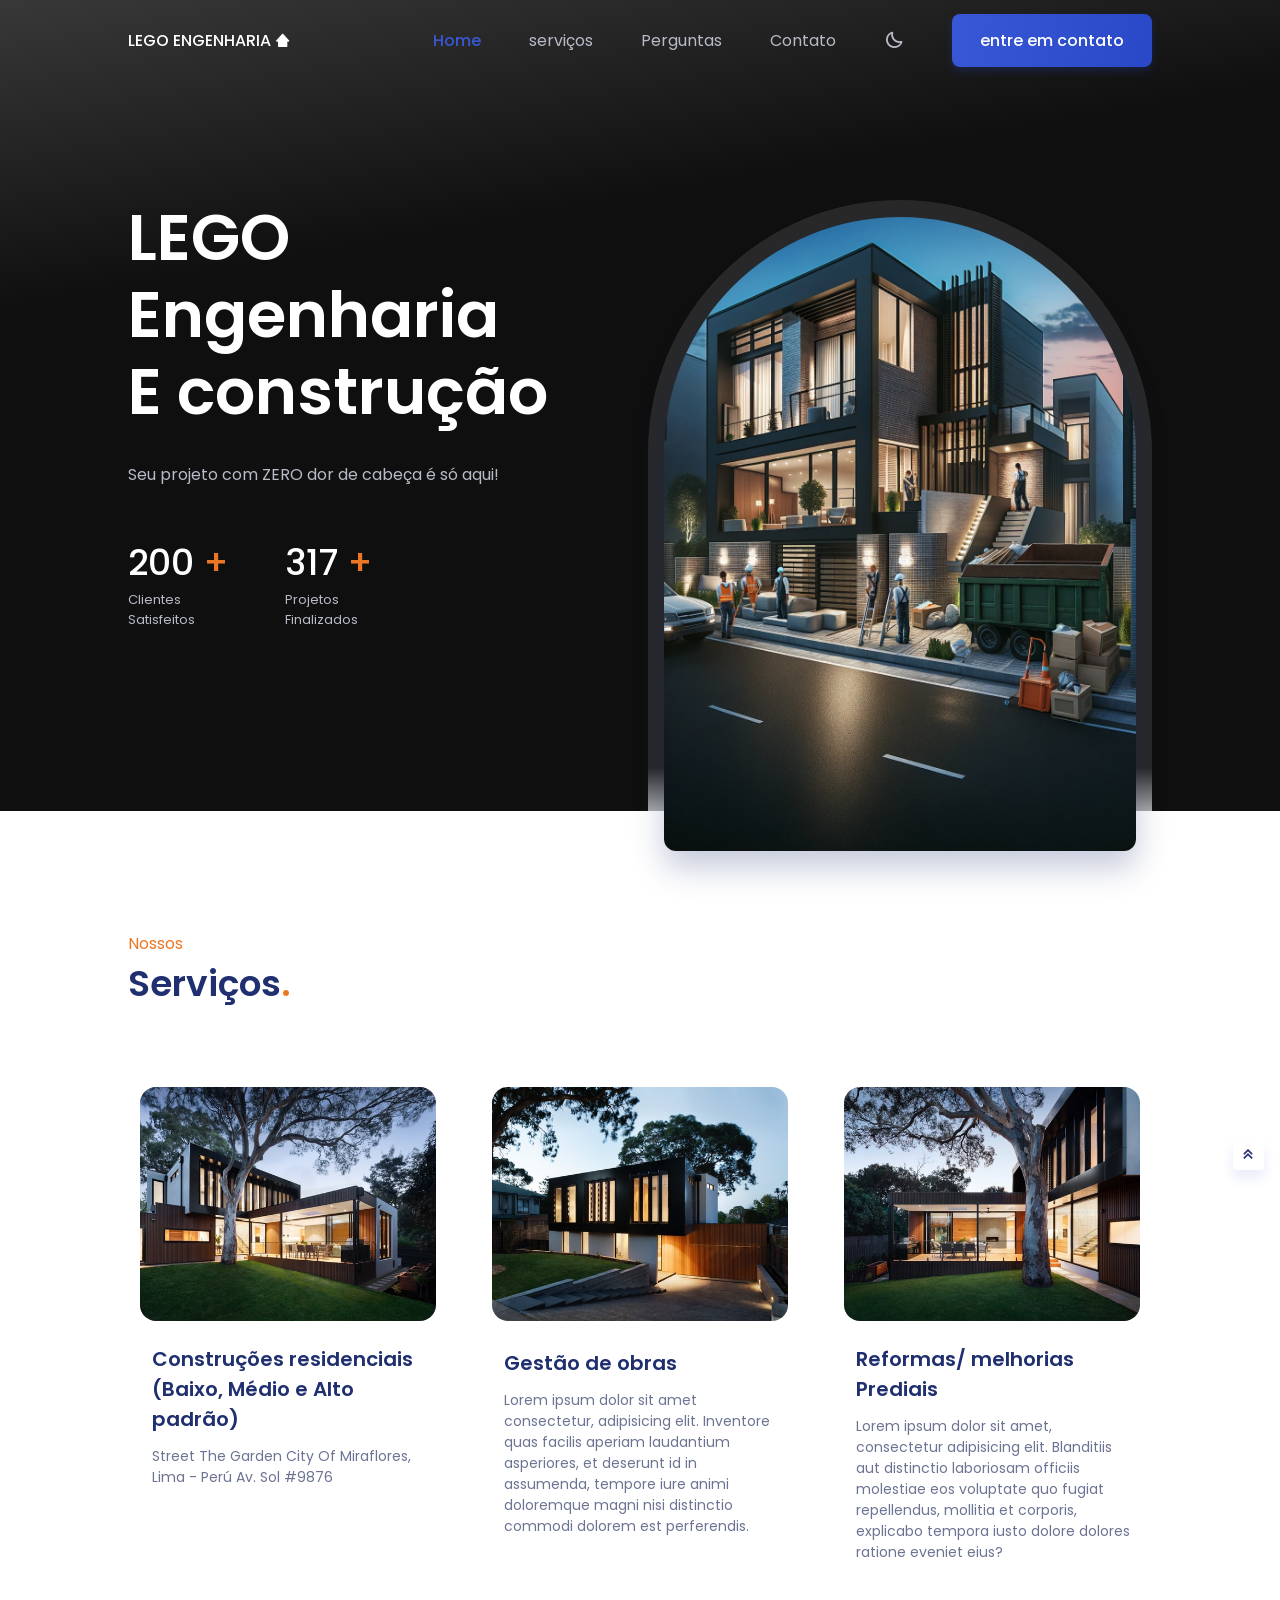
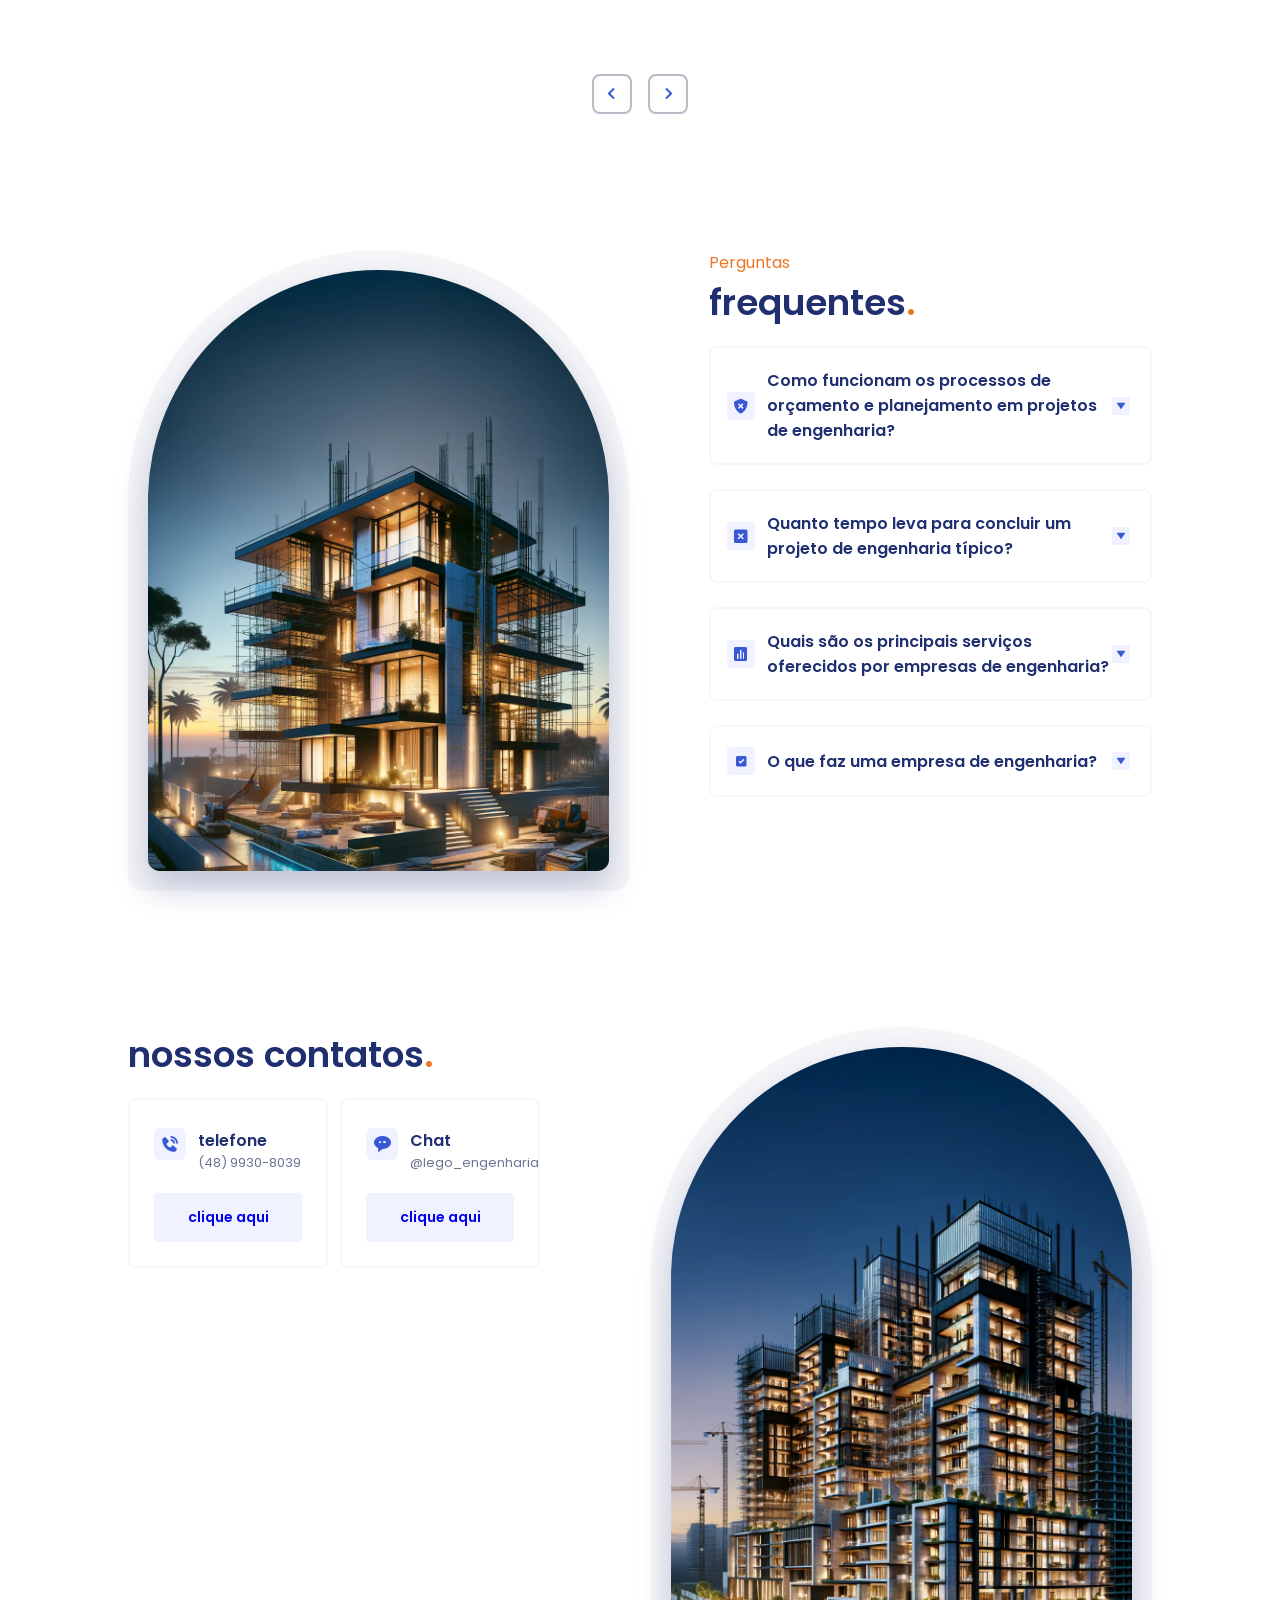
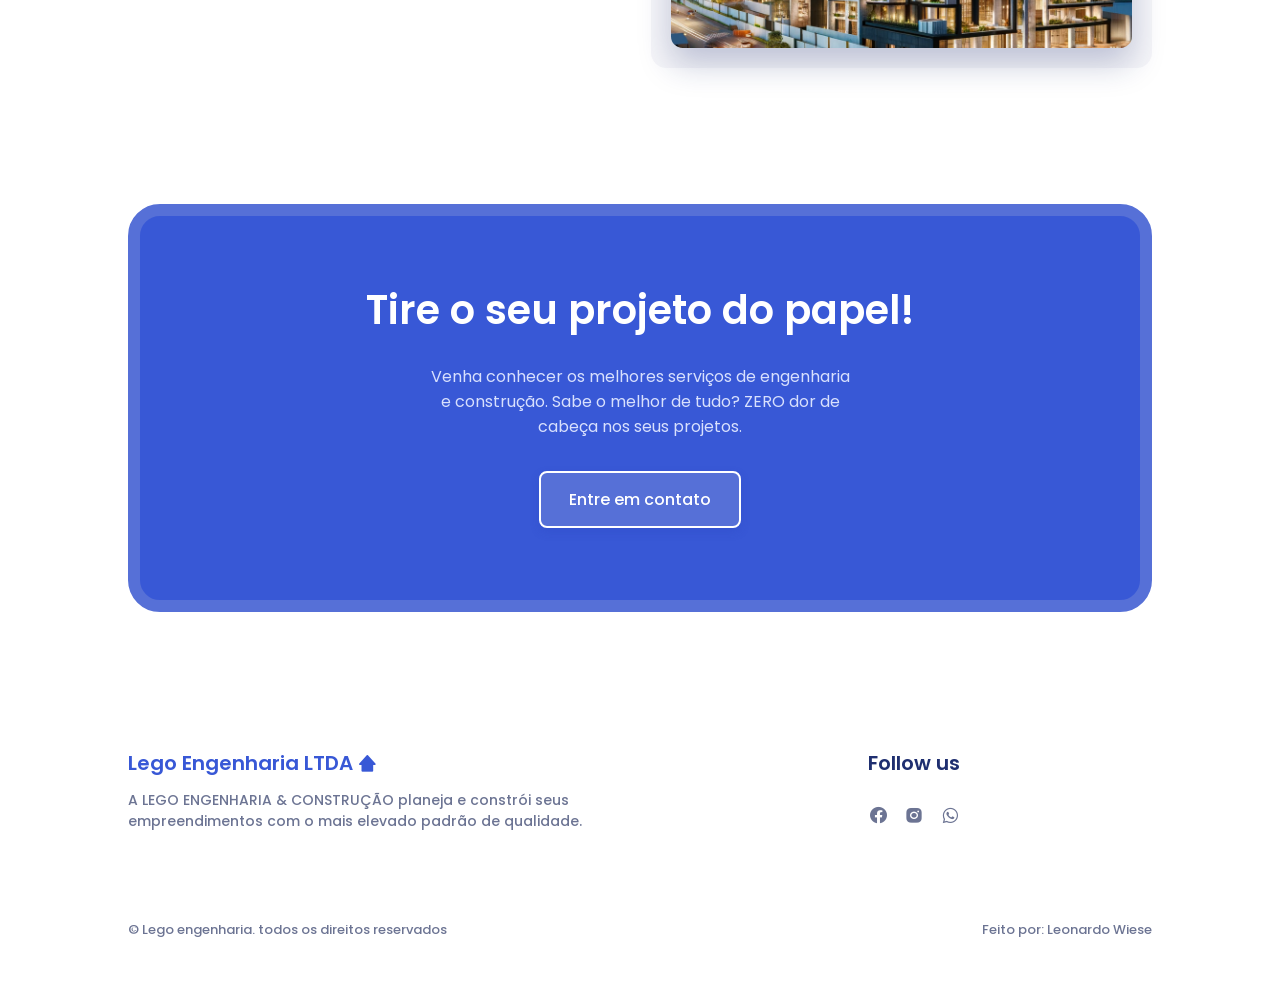
==== commit 3415f1d0: "entrega beta" ====
--- a/index.html
+++ b/index.html
@@ -23,7 +23,7 @@
         <header class="header" id="header">
             <nav class="nav container">
                 <a href="#" class="nav__logo">
-                    LEGO ENGENHARIA <i class='bx bxs-home-alt-2'></i>
+                   <p> LEGO ENGENHARIA</p> <i  class='bx bxs-home-alt-2'></i>
                 </a>
 
                 <div class="nav__menu">
@@ -54,7 +54,13 @@
                         </li>
                     </ul>
                 </div>
-
+            </div>
+
+            <!-- Theme change button -->
+            <i class='bx bx-moon change-theme' id="theme-button"></i>
+
+            <a href= "https://web.whatsapp.com/send?phone=4899308039&text=Ol%C3%A1!" class="nav__button button">entre em contato</a>
+        </nav>
               
             </nav>
         </header>
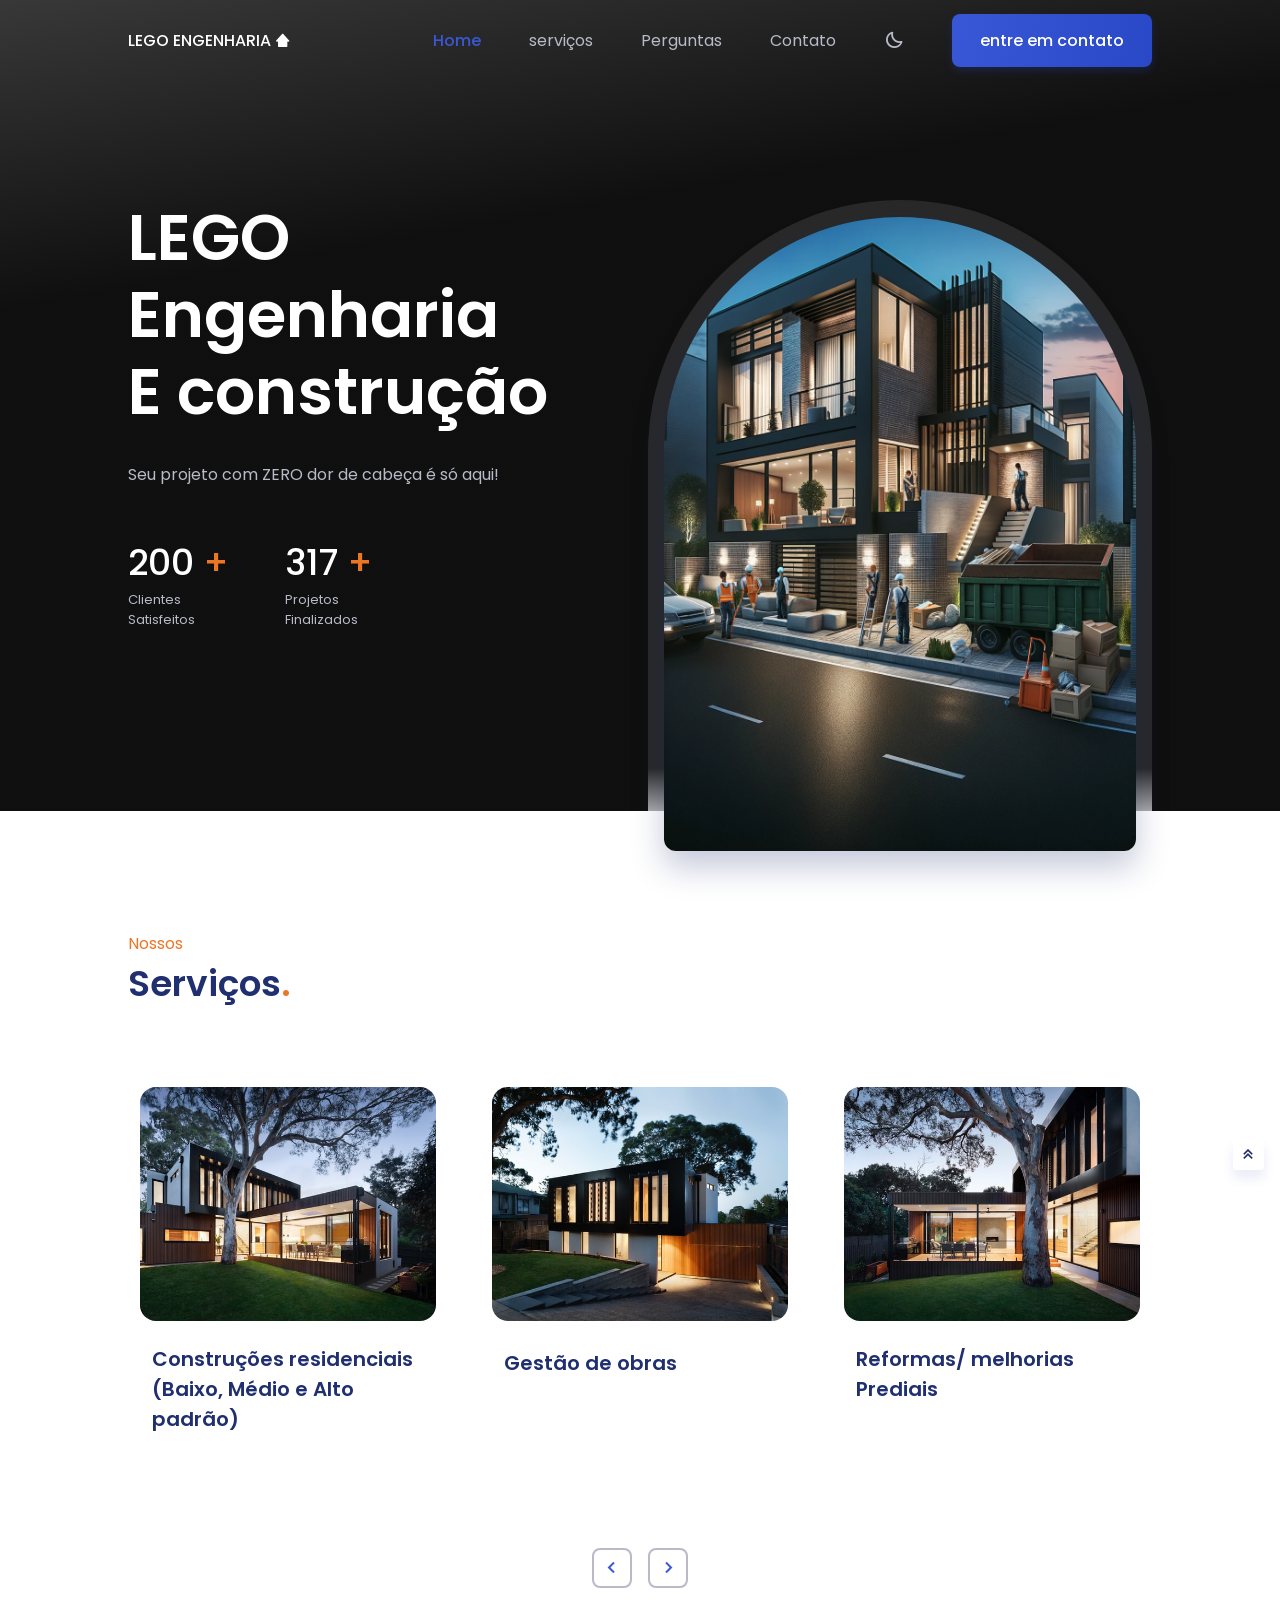
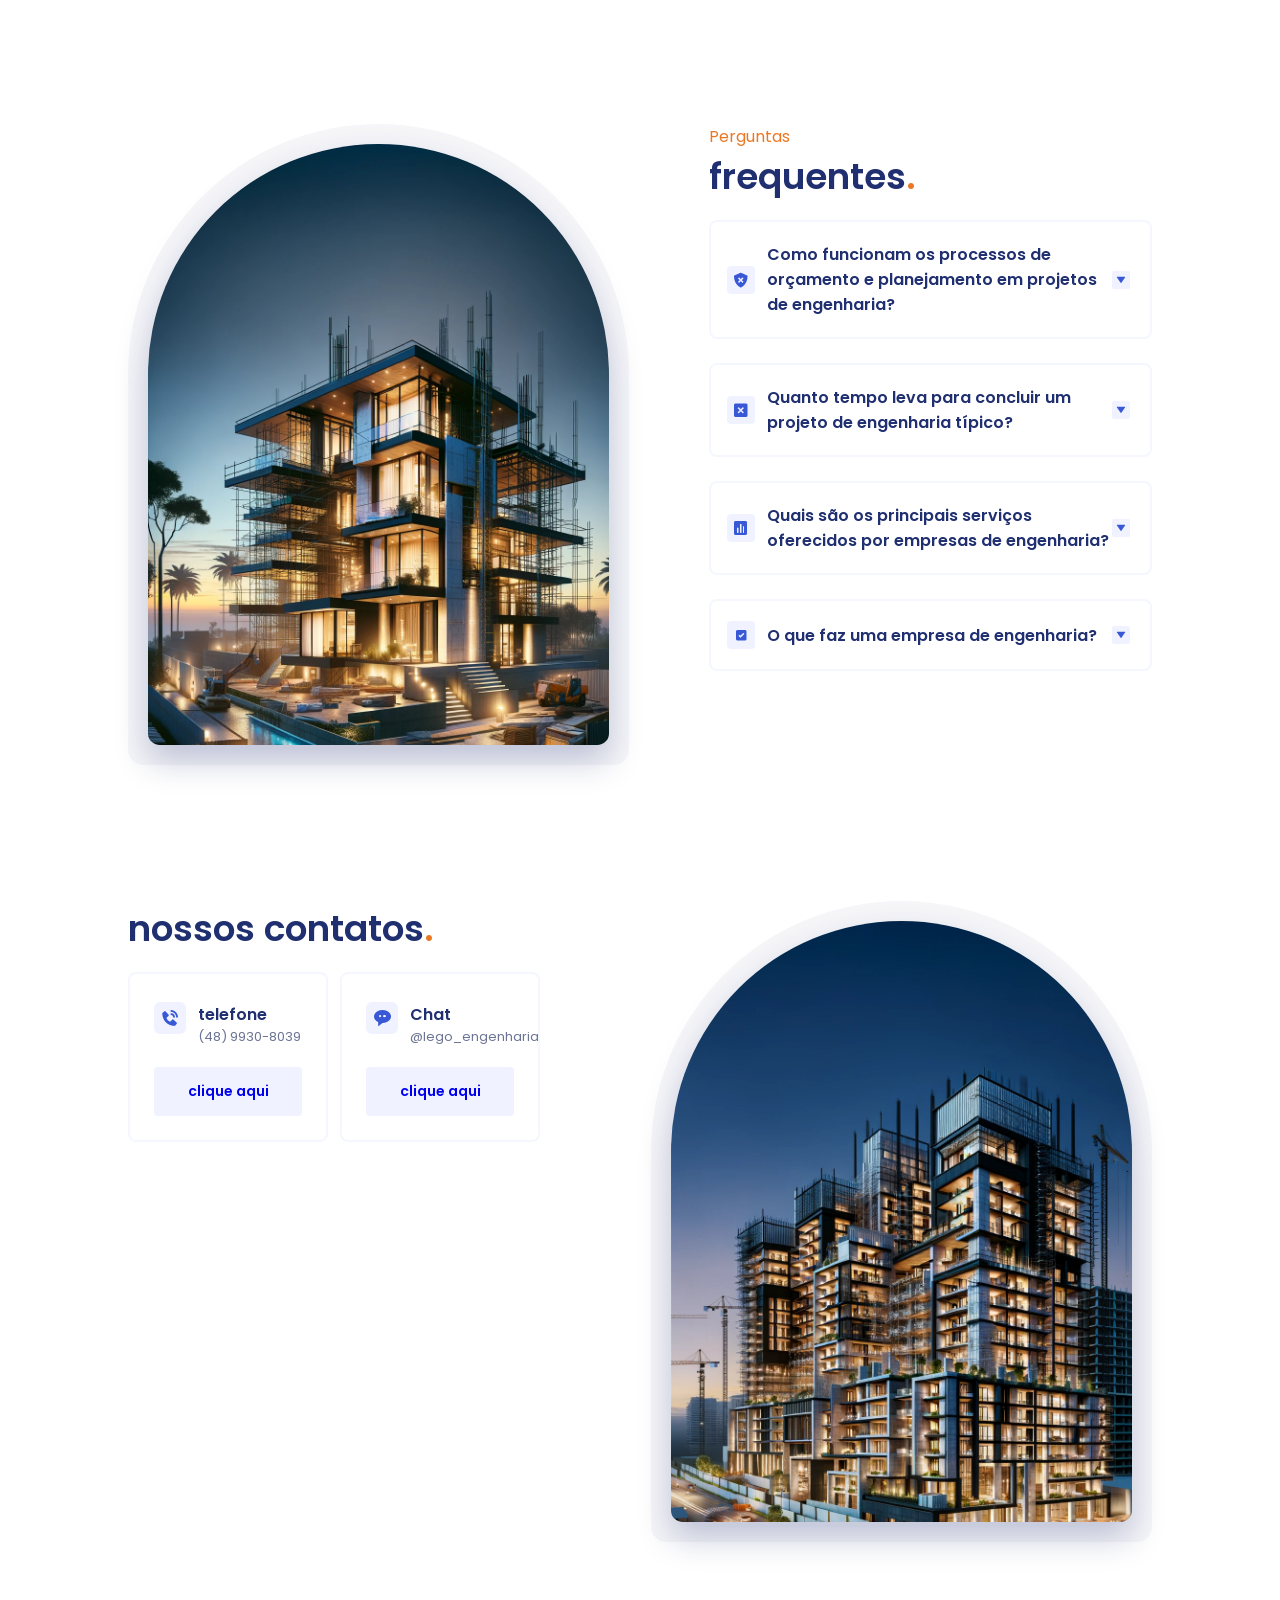
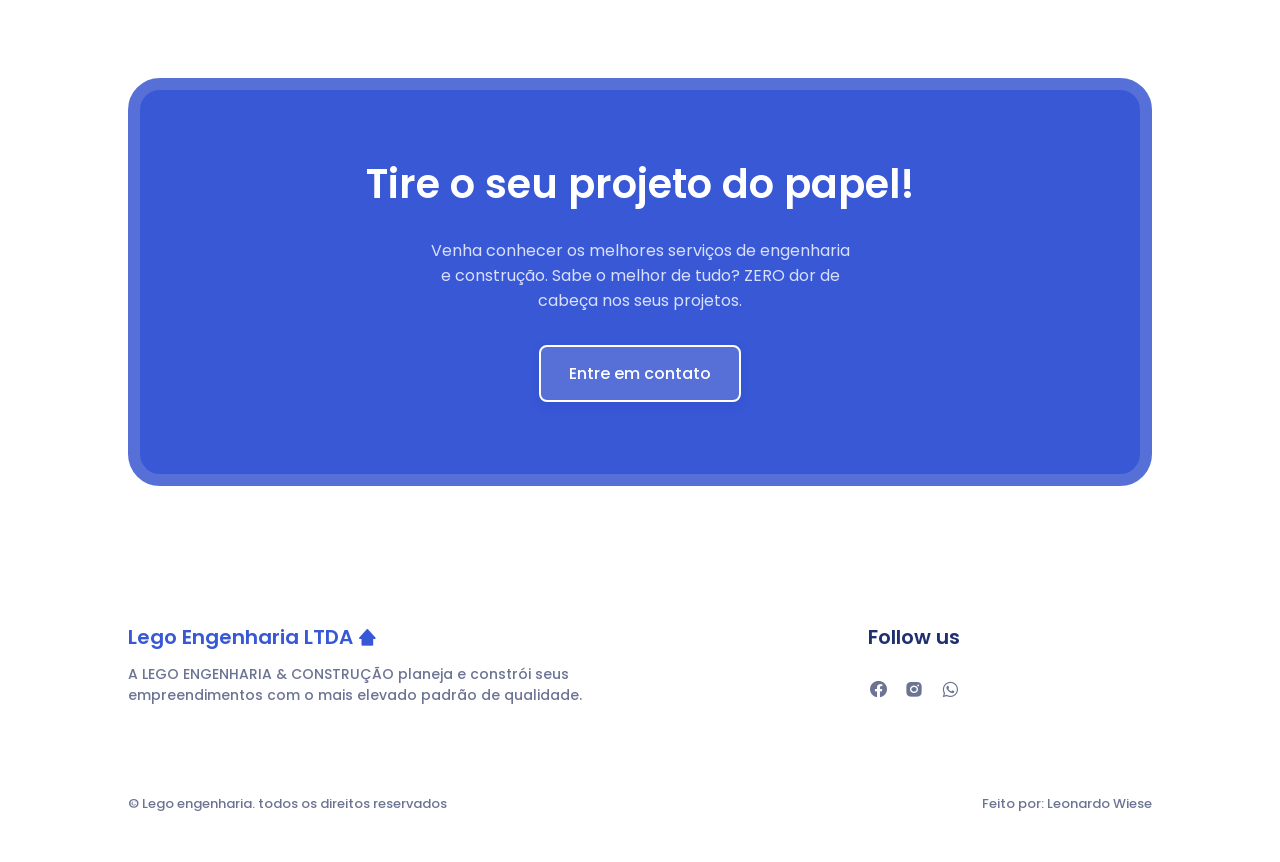
==== commit e8f44f6b: "entrega" ====
--- a/index.html
+++ b/index.html
@@ -129,9 +129,7 @@
                                     <h3 class="popular__title">
                                         Gestão de obras
                                     </h3>
-                                    <p class="popular__description">
-                                        Lorem ipsum dolor sit amet consectetur, adipisicing elit. Inventore quas facilis aperiam laudantium asperiores, et deserunt id in assumenda, tempore iure animi doloremque magni nisi distinctio commodi dolorem est perferendis.
-                                    </p>
+                                   
                                 </div>
                             </article>
 
@@ -143,9 +141,7 @@
                                     <h3 class="popular__title">
                                         Reformas/ melhorias Prediais
                                     </h3>
-                                    <p class="popular__description">
-                                        Lorem ipsum dolor sit amet, consectetur adipisicing elit. Blanditiis aut distinctio laboriosam officiis molestiae eos voluptate quo fugiat repellendus, mollitia et corporis, explicabo tempora iusto dolore dolores ratione eveniet eius?
-                                    </p>
+                                    
                                 </div>
                             </article>
     
@@ -157,9 +153,7 @@
                                     <h3 class="popular__title">
                                         Laudos
                                     </h3>
-                                    <p class="popular__description">
-                                        Lorem ipsum dolor sit amet consectetur adipisicing elit. Nisi deleniti laudantium autem aperiam, eaque magni natus debitis consequatur dignissimos fugit repellendus ad unde quisquam quibusdam ratione doloribus fuga doloremque hic?
-                                    </p>
+                                    
                                 </div>
                             </article>
     
@@ -171,9 +165,7 @@
                                     <h3 class="popular__title">
                                         Projetos (Arquitetônicos, Hidrossanitário, Elétrico, Estrutural e Preventivo contra incêndio)
                                     </h3>
-                                    <p class="popular__description">
-                                        Lorem ipsum dolor sit amet consectetur adipisicing elit. Impedit, provident. Pariatur consequatur sit quia dolorum excepturi veritatis illo reiciendis illum ea! At totam voluptates error dolorum saepe sed iusto tempore!
-                                    </p>
+                                   
                                 </div>
                             </article>
 
@@ -185,9 +177,7 @@
                                     <h3 class="popular__title">
                                         Construções residenciais (Baixo, Médio e Alto padrão)
                                     </h3>
-                                    <p class="popular__description">
-                                        Street The Garden City Of Miraflores, Lima - Perú Av. Sol #9876
-                                    </p>
+                                  
                                 </div>
                             </article>
                         </div>
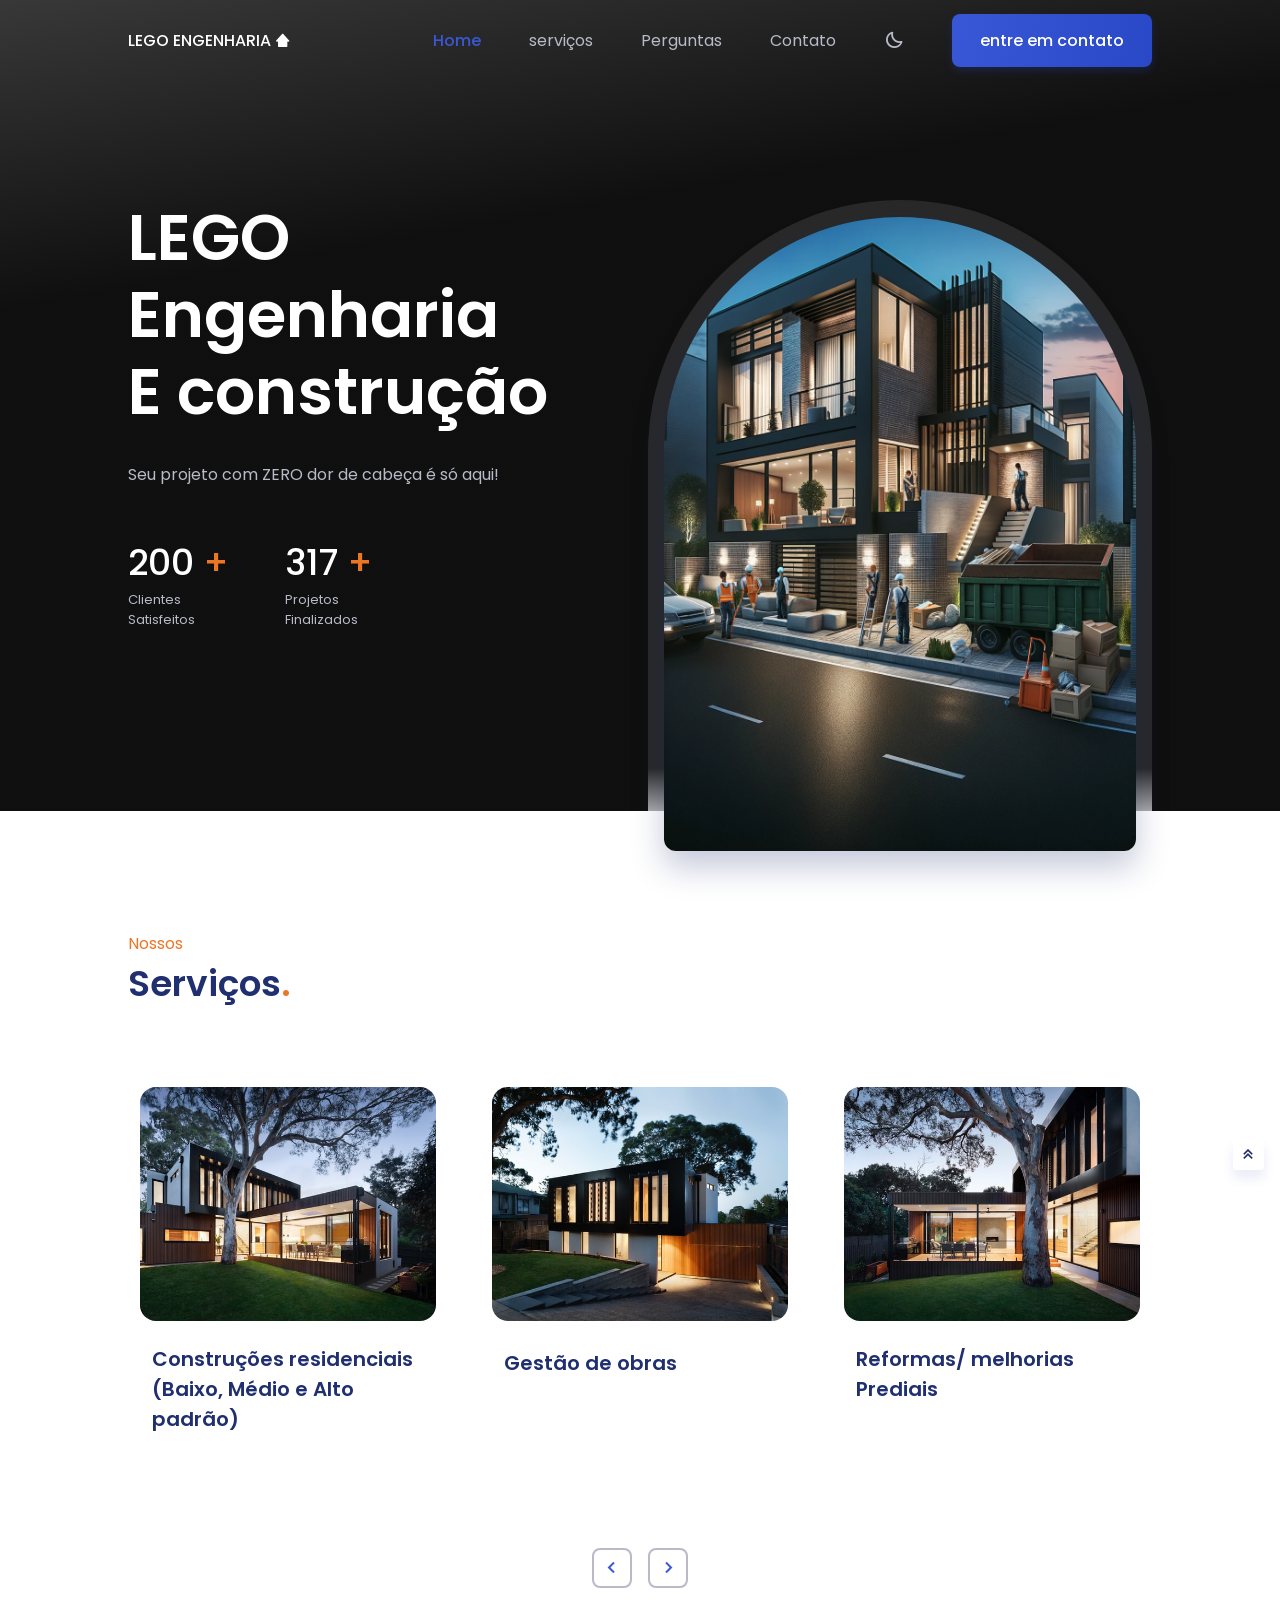
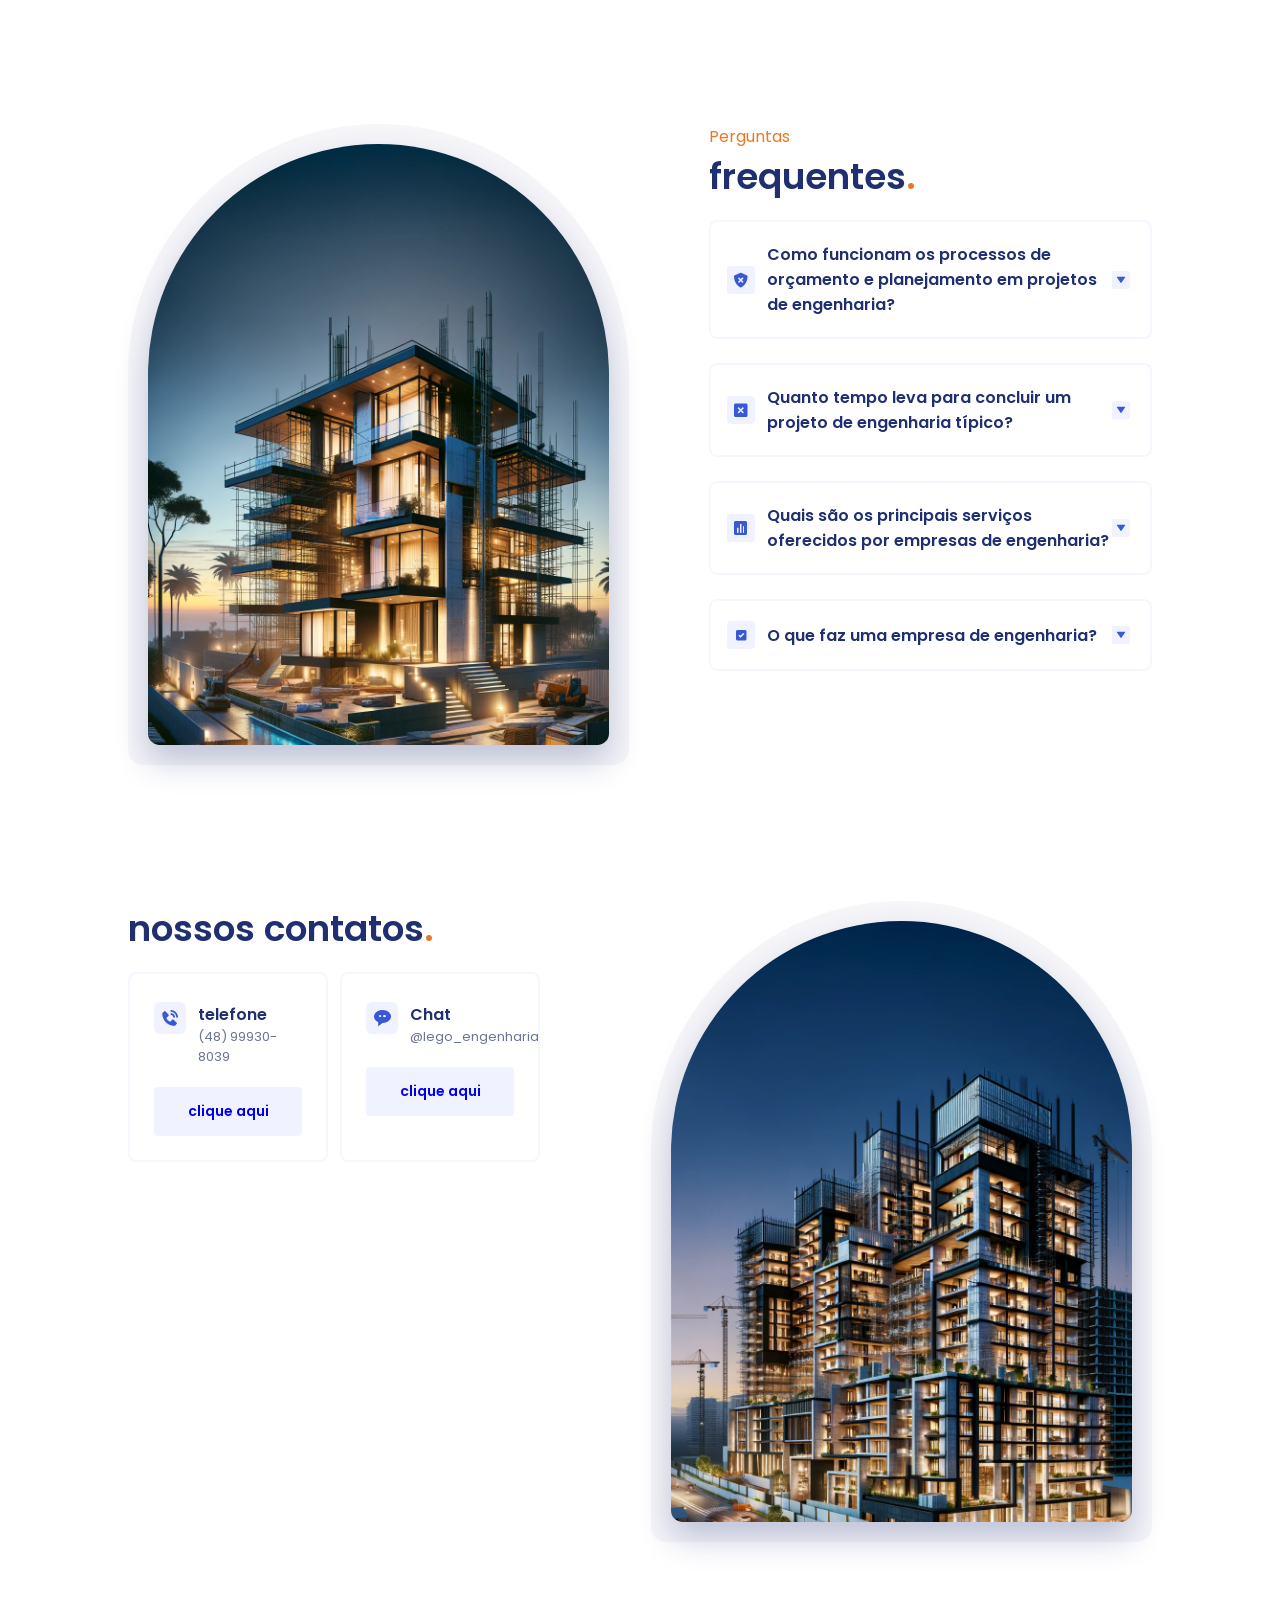
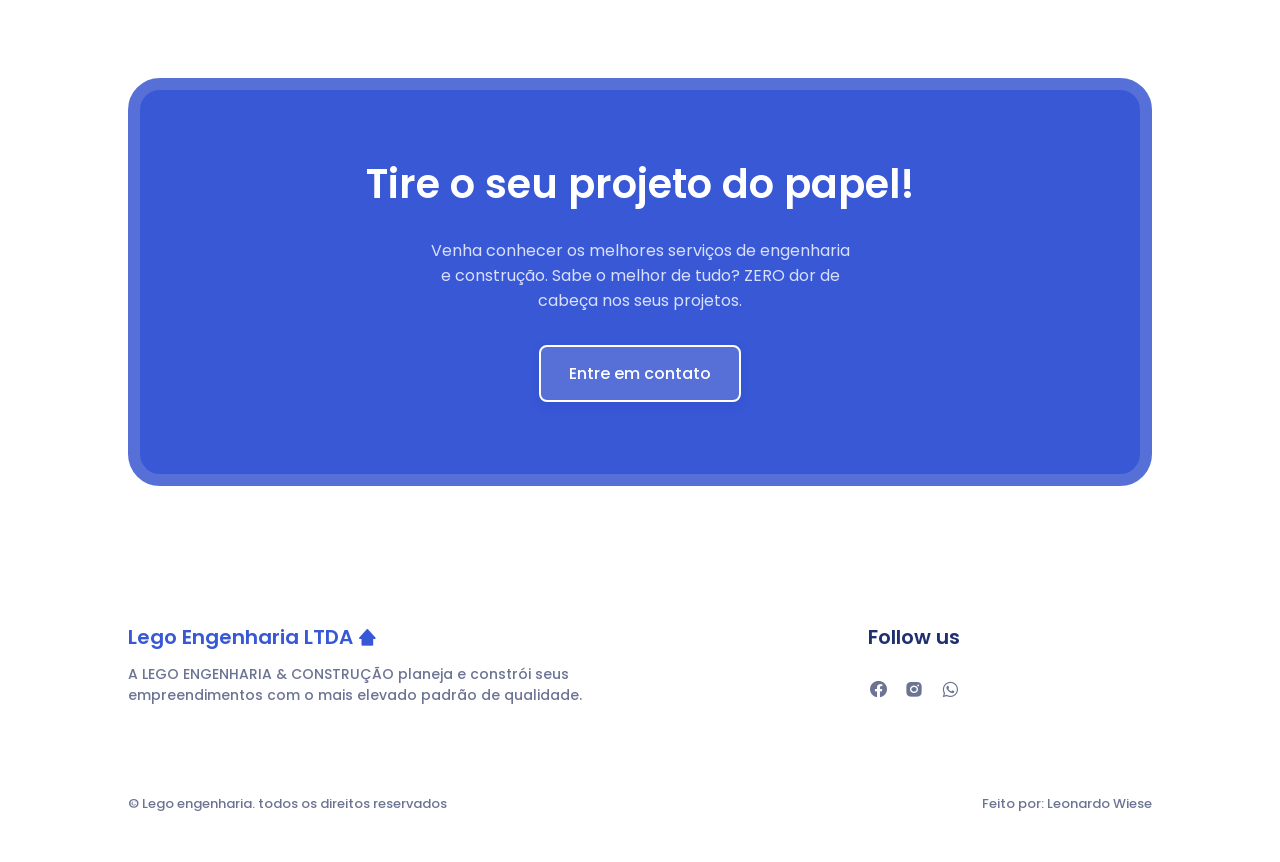
==== commit 8d92acc0: "entrega" ====
--- a/index.html
+++ b/index.html
@@ -318,7 +318,7 @@
                                             telefone
                                         </h3>
                                         <p class="contact__card-description">
-                                            (48) 9930-8039
+                                            (48) 99930-8039
                                         </p>
                                     </div>
                                 </div>
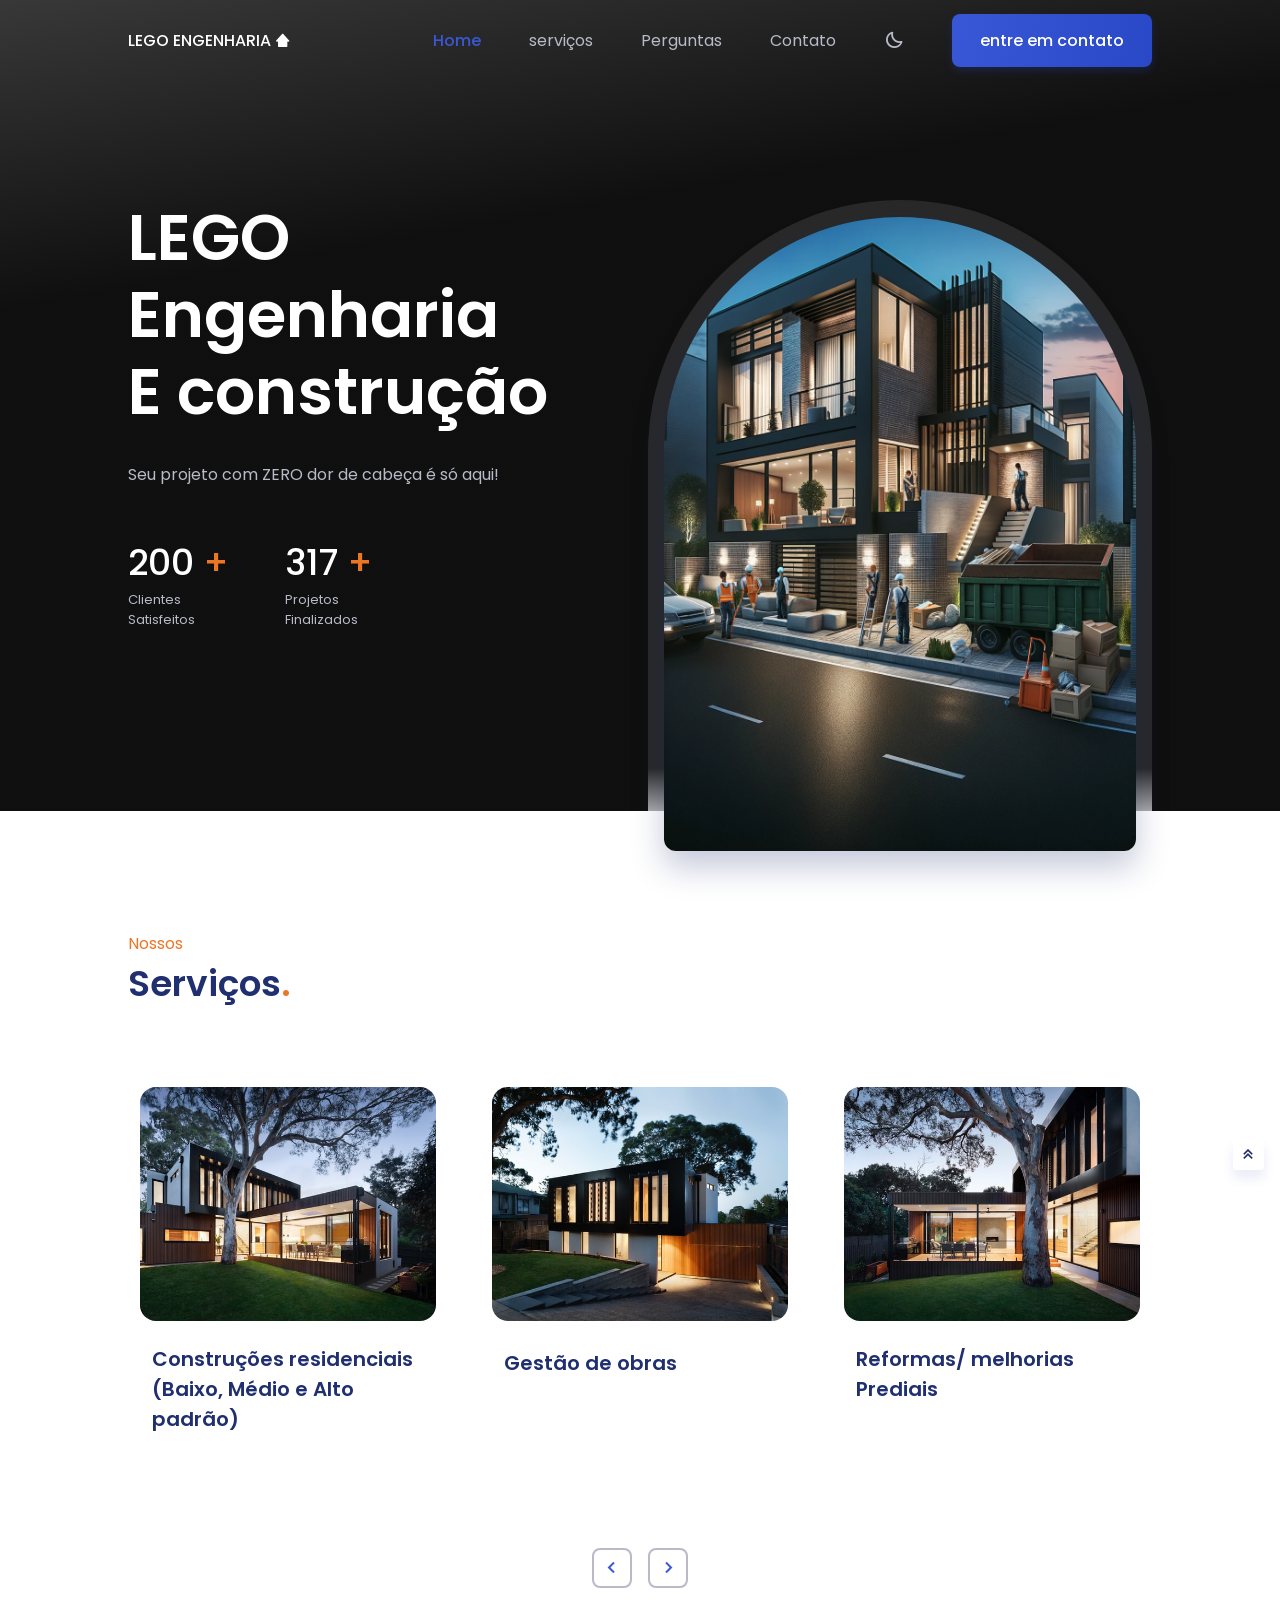
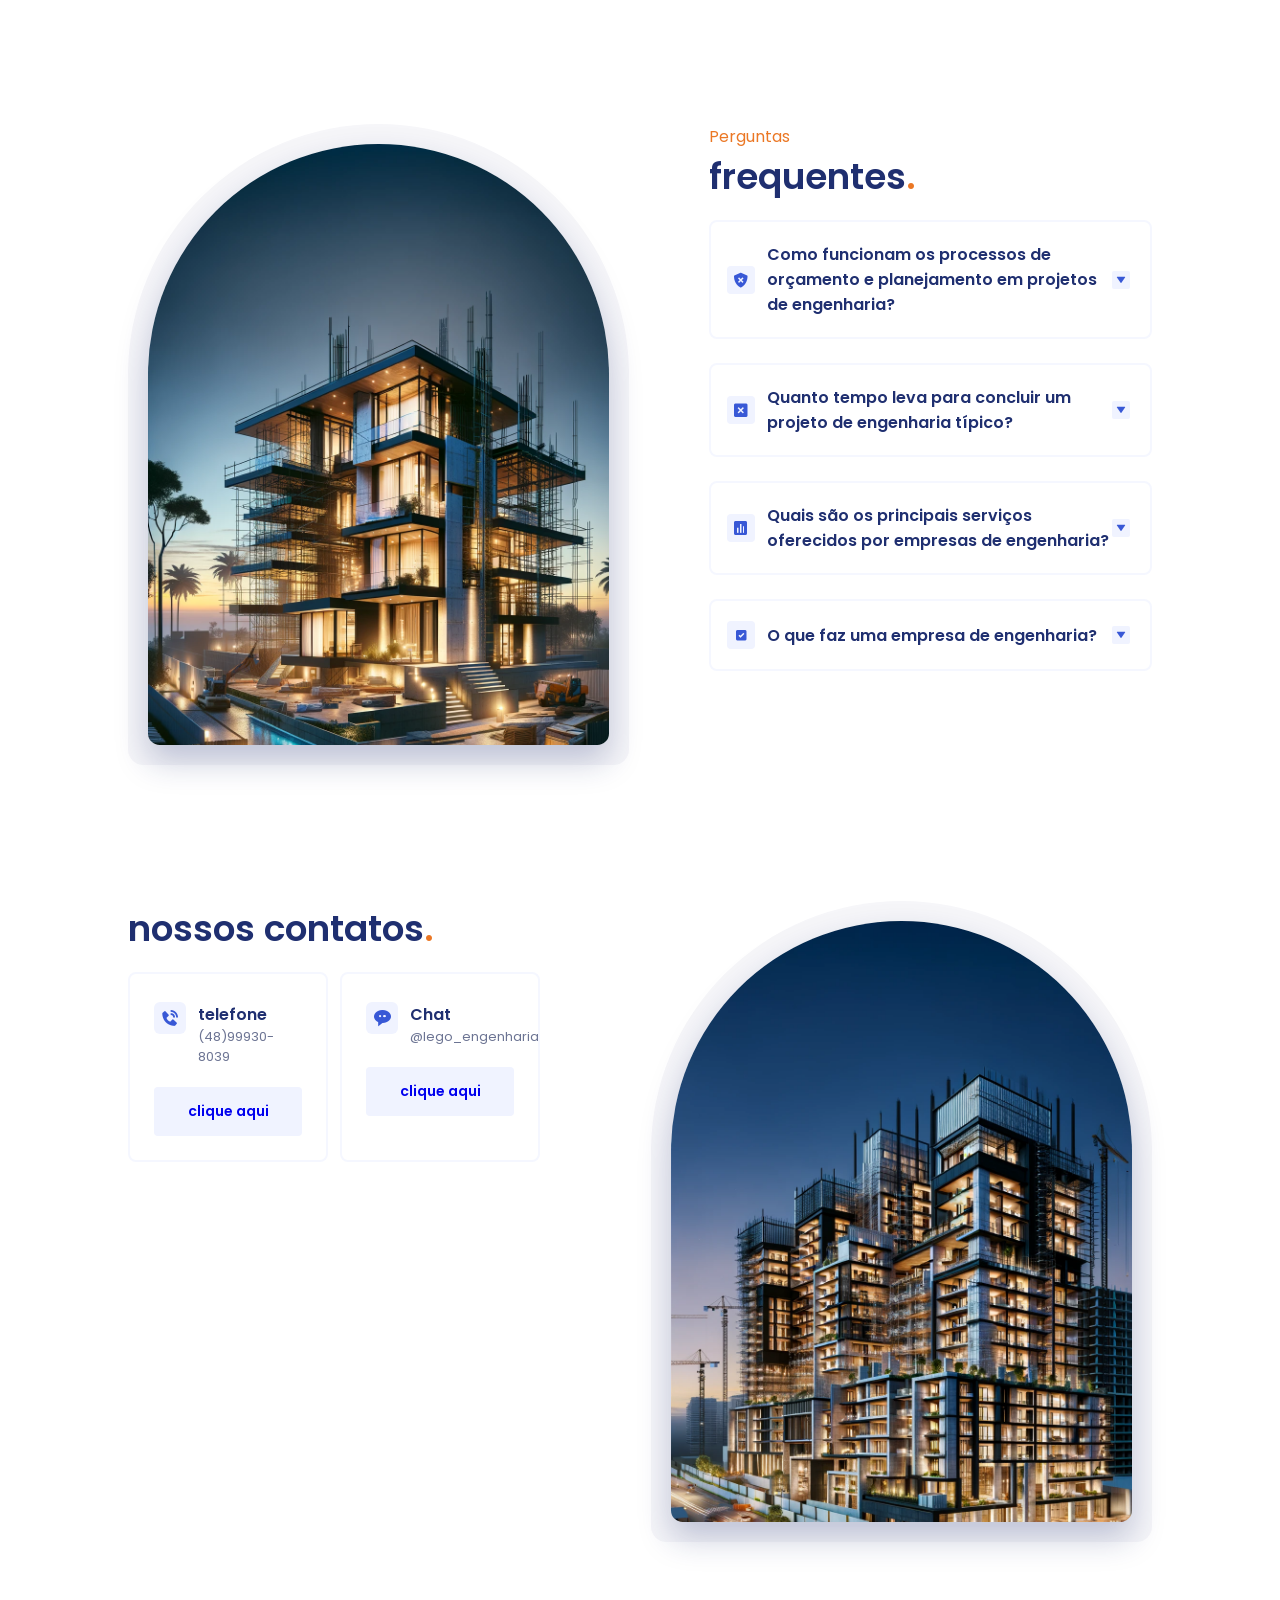
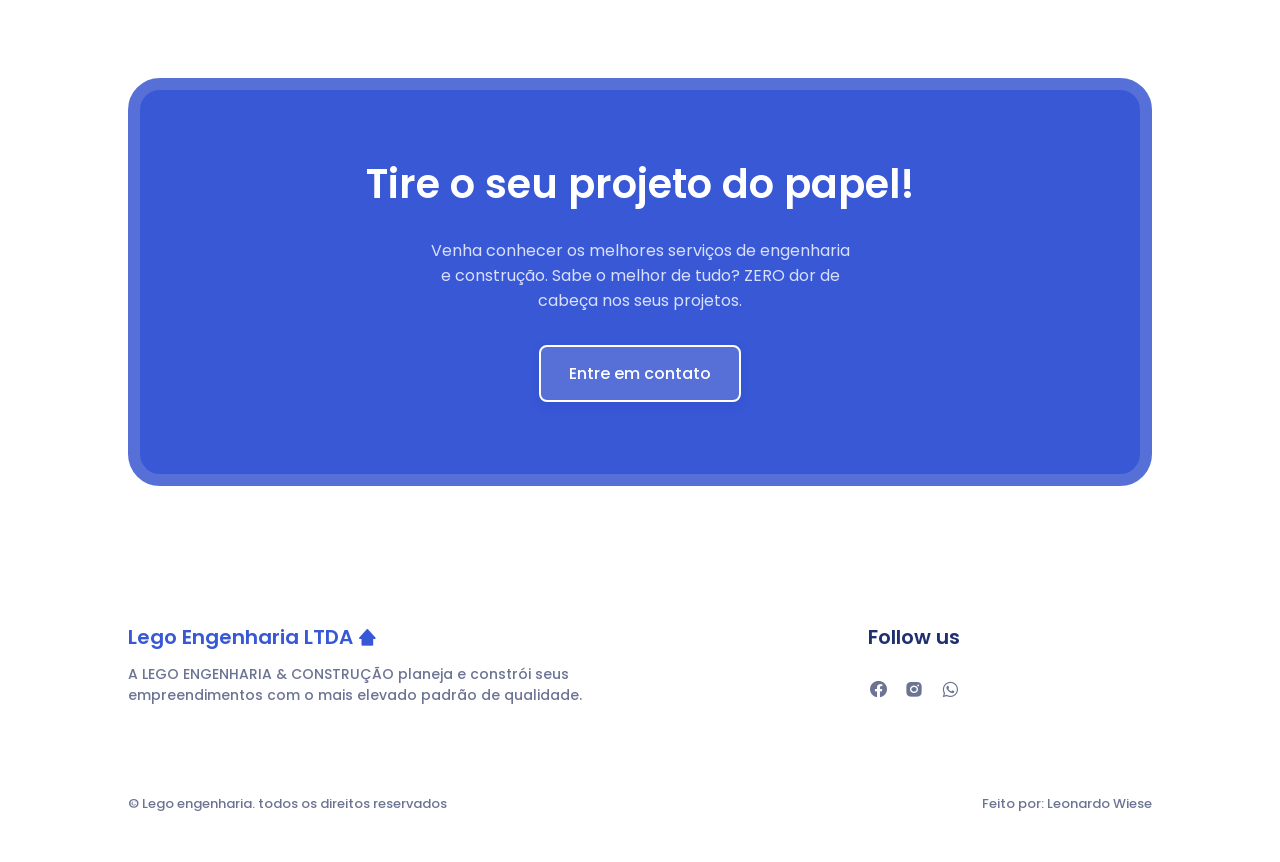
==== commit 45160f91: "entrega" ====
--- a/index.html
+++ b/index.html
@@ -318,7 +318,7 @@
                                             telefone
                                         </h3>
                                         <p class="contact__card-description">
-                                            (48) 99930-8039
+                                            (48)99930-8039
                                         </p>
                                     </div>
                                 </div>
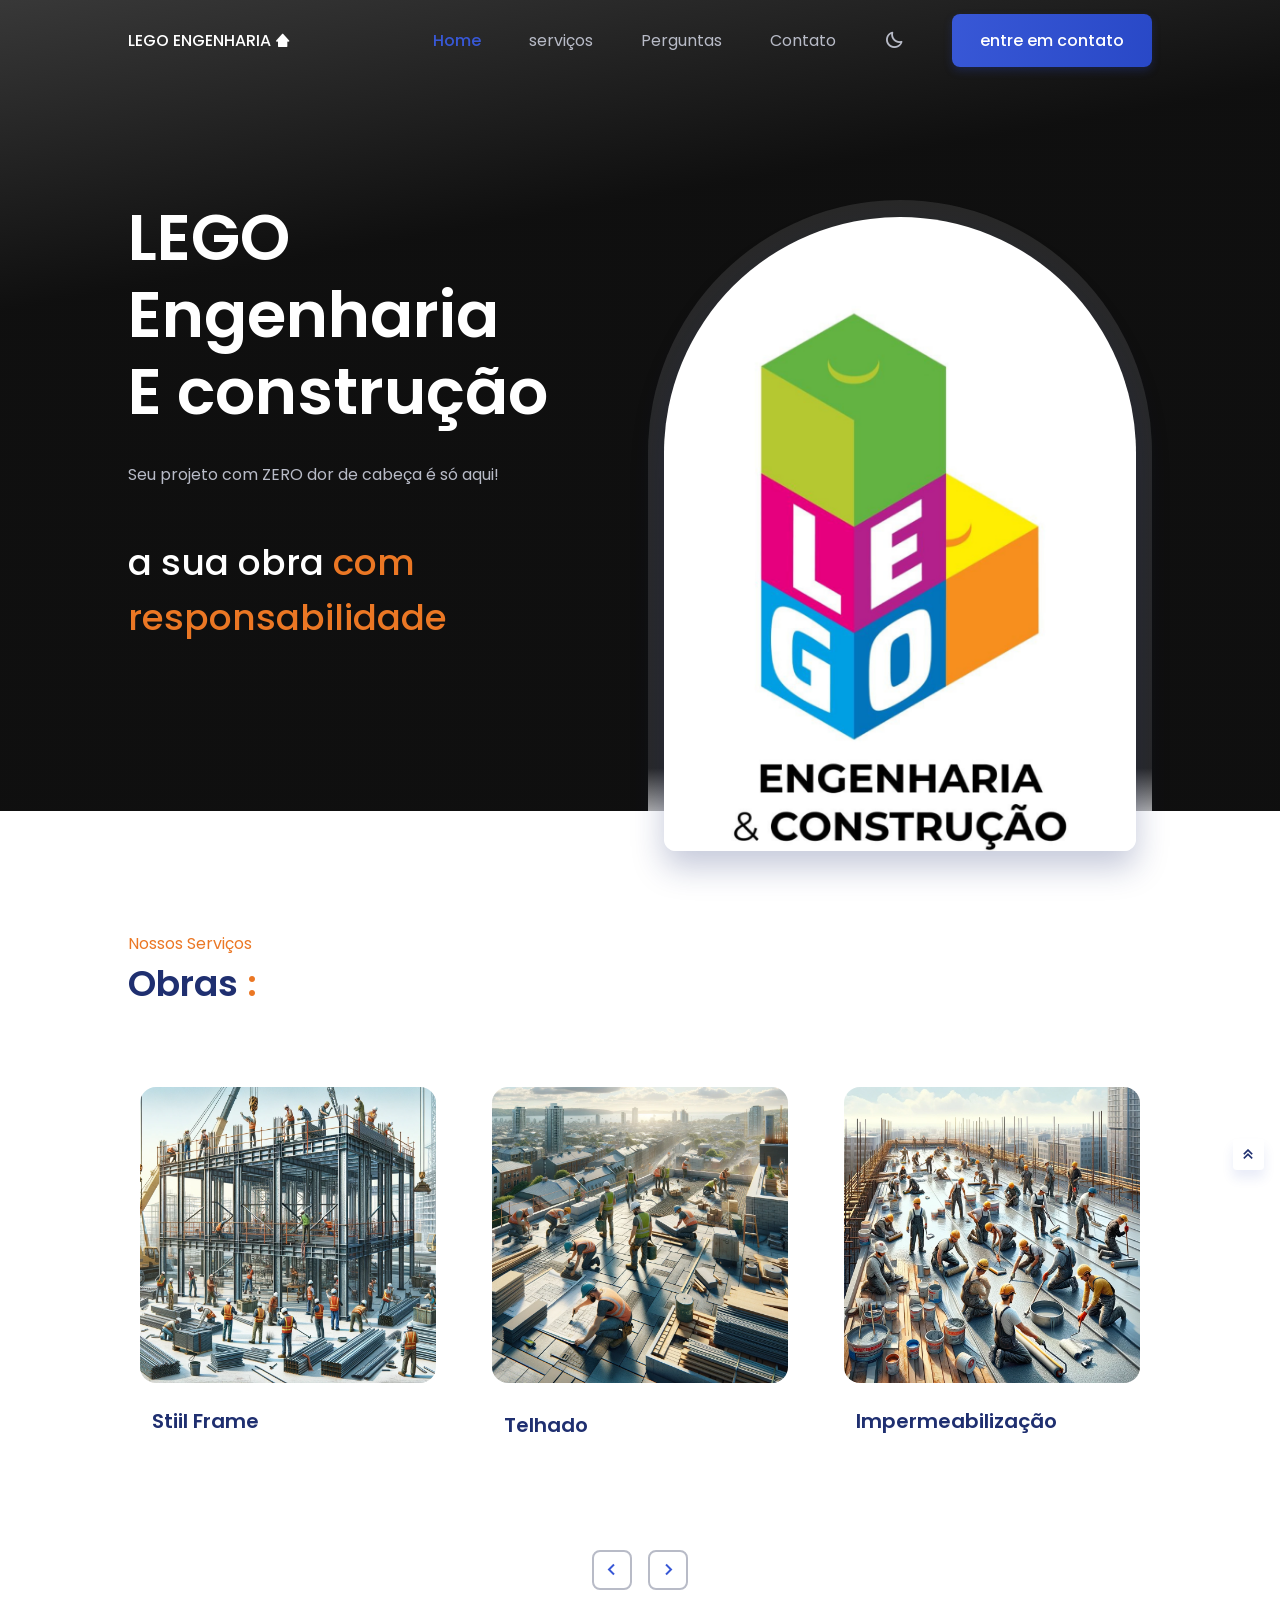
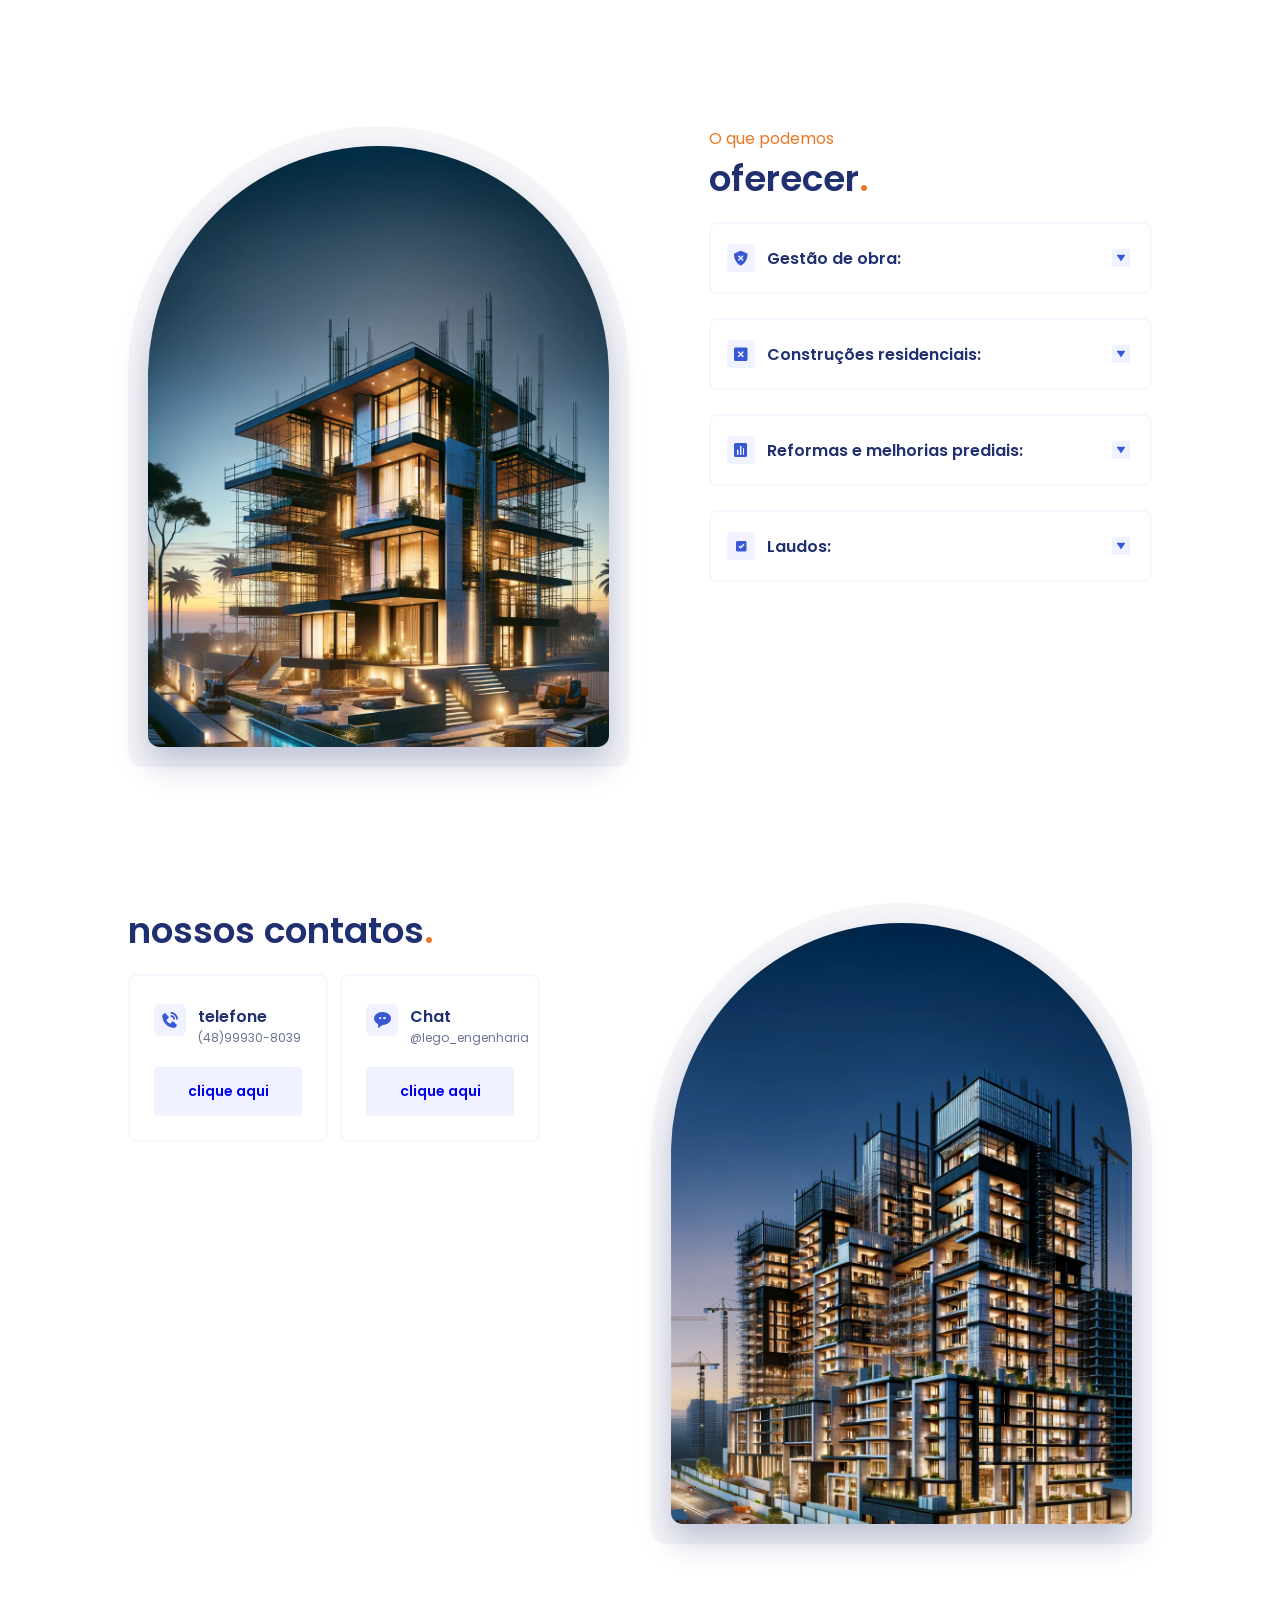
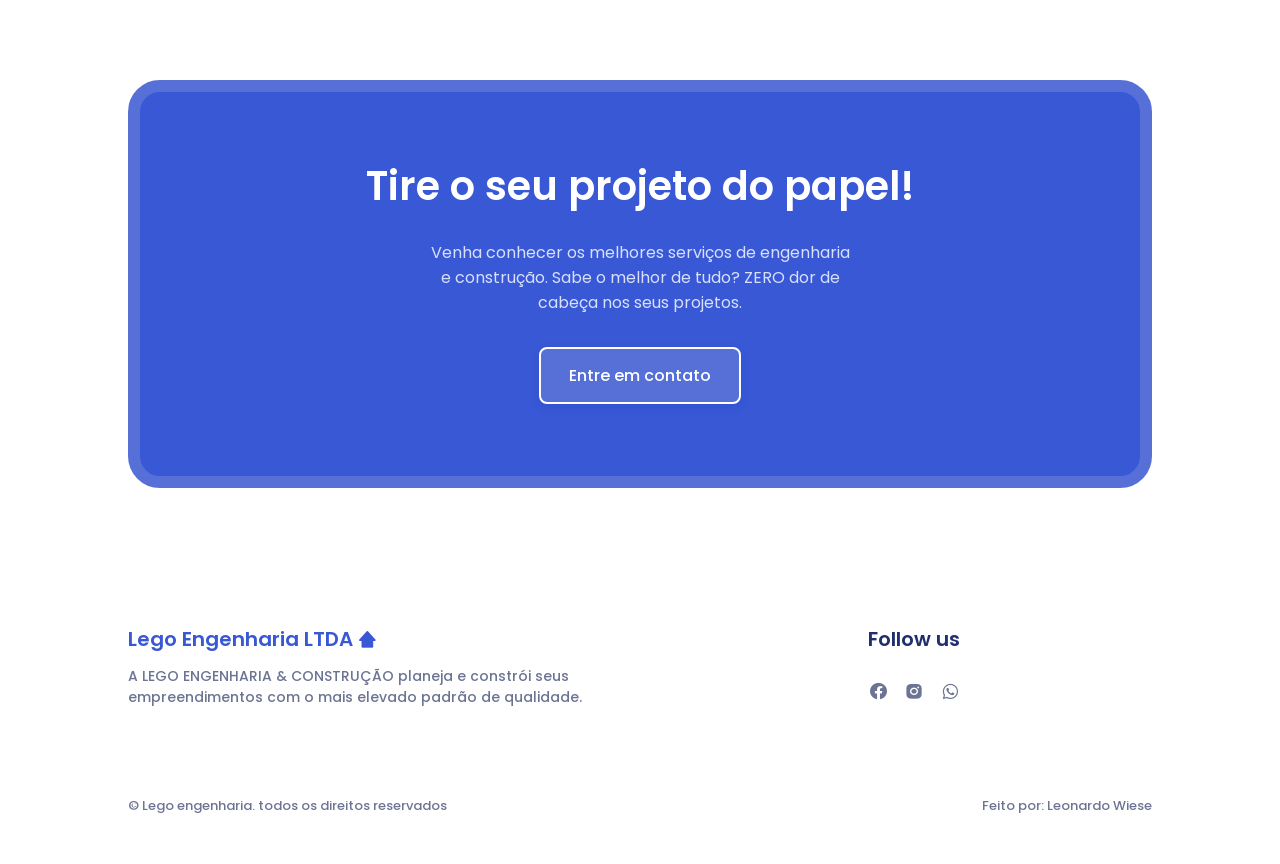
==== commit 9fe3368f: "entrega" ====
--- a/index.html
+++ b/index.html
@@ -82,19 +82,19 @@
                         <div class="home__value">
                             <div>
                                 <h1 class="home__value-number">
-                                    200 <span>+</span>
+                                    a sua obra <span> com responsabilidade</span>
                                 </h1>
                                 <span class="home__value-description">
-                                   Clientes <br> Satisfeitos
+                                    
                                 </span>
                             </div>
     
                             <div>
                                 <h1 class="home__value-number">
-                                    317 <span>+</span>
+                                     <span> </span>
                                 </h1>
                                 <span class="home__value-description">
-                                    Projetos <br> Finalizados
+                                    
                                 </span>
                             </div>
     
@@ -113,73 +113,155 @@
             <!--==================== POPULAR ====================-->
             <section class="section" id="popular">
                 <div class="container">
-                    <span class="section__subtitle">Nossos</span>
+                    <span class="section__subtitle">Nossos Serviços</span>
                     <h2 class="section__title">
-                        Serviços<span>.</span>
+                        Obras <span>:</span>
                     </h2>
 
                     <div class="popular__container grid swiper">
                         <div class="swiper-wrapper">
                             <article class="popular__card swiper-slide">
-                                <img src="assets/img/popular1.jpg" alt="" class="popular__img">
+                                <img src="assets/img/popular1.png" alt="" class="popular__img">
     
                                 <div class="popular__data">
                                     <h2 class="popular__price">
                                     
                                     <h3 class="popular__title">
-                                        Gestão de obras
+                                        Telhado
+
                                     </h3>
                                    
                                 </div>
                             </article>
 
                             <article class="popular__card swiper-slide">
-                                <img src="assets/img/popular2.jpg" alt="" class="popular__img">
-    
-                                <div class="popular__data">
-                                    
-                                    <h3 class="popular__title">
-                                        Reformas/ melhorias Prediais
-                                    </h3>
-                                    
-                                </div>
-                            </article>
-    
-                            <article class="popular__card swiper-slide">
-                                <img src="assets/img/popular3.jpg" alt="" class="popular__img">
-    
-                                <div class="popular__data">
-                                    
-                                    <h3 class="popular__title">
-                                        Laudos
-                                    </h3>
-                                    
-                                </div>
-                            </article>
-    
-                            <article class="popular__card swiper-slide">
-                                <img src="assets/img/popular4.jpg" alt="" class="popular__img">
-    
-                                <div class="popular__data">
-                                    
-                                    <h3 class="popular__title">
-                                        Projetos (Arquitetônicos, Hidrossanitário, Elétrico, Estrutural e Preventivo contra incêndio)
+                                <img src="assets/img/popular2.png" alt="" class="popular__img">
+    
+                                <div class="popular__data">
+                                    
+                                    <h3 class="popular__title">
+                                        Impermeabilização
+                                    </h3>
+                                    
+                                </div>
+                            </article>
+    
+                            <article class="popular__card swiper-slide">
+                                <img src="assets/img/popular3.png" alt="" class="popular__img">
+    
+                                <div class="popular__data">
+                                    
+                                    <h3 class="popular__title">
+                                        Pintura 
+
+                                    </h3>
+                                    
+                                </div>
+                            </article>
+    
+                            <article class="popular__card swiper-slide">
+                                <img src="assets/img/popular4.png" alt="" class="popular__img">
+    
+                                <div class="popular__data">
+                                    
+                                    <h3 class="popular__title">
+                                        Instalação Elétrica 
+
                                     </h3>
                                    
                                 </div>
                             </article>
 
                             <article class="popular__card swiper-slide">
-                                <img src="assets/img/popular5.jpg" alt="" class="popular__img">
-    
-                                <div class="popular__data">
-                                    
-                                    <h3 class="popular__title">
-                                        Construções residenciais (Baixo, Médio e Alto padrão)
+                                <img src="assets/img/popular5.png" alt="" class="popular__img">
+    
+                                <div class="popular__data">
+                                    
+                                    <h3 class="popular__title">
+                                        Instalação Hidráulica
+
                                     </h3>
                                   
                                 </div>
                             </article>
+
+                            <article class="popular__card swiper-slide">
+                                <img src="assets/img/popular6.png" alt="" class="popular__img">
+    
+                                <div class="popular__data">
+                                    
+                                    <h3 class="popular__title">
+                                        Adequação rede de esgoto
+
+                                    </h3>
+                                  
+                                </div>
+                            </article>
+
+                            <article class="popular__card swiper-slide">
+                                <img src="assets/img/popular7.png" alt="" class="popular__img">
+    
+                                <div class="popular__data">
+                                    
+                                    <h3 class="popular__title">
+                                        Calçada acessível 
+                                    </h3>
+                                  
+                                </div>
+                            </article>
+
+                            <article class="popular__card swiper-slide">
+                                <img src="assets/img/popular8.png" alt="" class="popular__img">
+    
+                                <div class="popular__data">
+                                    
+                                    <h3 class="popular__title">
+                                        Obras residenciais
+
+                                    </h3>
+                                  
+                                </div>
+                            </article>
+                    </article>
+
+                    <article class="popular__card swiper-slide">
+                        <img src="assets/img/popular9.png" alt="" class="popular__img">
+
+                        <div class="popular__data">
+                            
+                            <h3 class="popular__title">
+                                Obras comerciais 
+
+                            </h3>
+                          
+                        </div>
+                    </article>
+
+                    <article class="popular__card swiper-slide">
+                        <img src="assets/img/popular10.png" alt="" class="popular__img">
+
+                        <div class="popular__data">
+                            
+                            <h3 class="popular__title">
+                                Drywall 
+
+                            </h3>
+                          
+                        </div>
+                    </article>
+
+                    <article class="popular__card swiper-slide">
+                        <img src="assets/img/popular11.png" alt="" class="popular__img">
+
+                        <div class="popular__data">
+                            
+                            <h3 class="popular__title">
+                                Stiil Frame
+
+                            </h3>
+                          
+                        </div>
+                    </article>
                         </div>
 
                         <div class="swiper-button-next">
@@ -205,9 +287,9 @@
 
                     <div class="value__content">
                         <div class="value__data">
-                            <span class="section__subtitle">Perguntas</span>
+                            <span class="section__subtitle">O que podemos</span>
                             <h2 class="section__title">
-                                frequentes<span>.</span>
+                               oferecer<span>.</span>
                             </h2>
                         </div>
 
@@ -216,7 +298,7 @@
                                 <header class="value__accordion-header">
                                     <i class='bx bxs-shield-x value__accordion-icon'></i>
                                     <h3 class="value__accordion-title">
-                                        Como funcionam os processos de orçamento e planejamento em projetos de engenharia?
+                                        Gestão de obra:
                                     </h3>
                                     <div class="value__accordion-arrow">
                                         <i class='bx bxs-down-arrow'></i>
@@ -225,7 +307,7 @@
 
                                 <div class="value__accordion-content">
                                     <p class="value__accordion-description">
-                                        Orçamento e planejamento envolvem estimativas de custos, cronogramas e alocação de recursos para garantir que o projeto seja concluído dentro do prazo e do orçamento.
+                                        A gestão de obras é uma prática fundamental para garantir o sucesso dos projetos enquanto são executados. Essa gestão deve começar antes da obra ser executada no canteiro, através de um planejamento eficiente. Isso porque o foco da boa gestão de obras é concretizar os objetivos do projeto.
                                     </p>
                                 </div>
                             </div>
@@ -234,7 +316,7 @@
                                 <header class="value__accordion-header">
                                     <i class='bx bxs-x-square value__accordion-icon'></i>
                                     <h3 class="value__accordion-title">
-                                        Quanto tempo leva para concluir um projeto de engenharia típico?
+                                        Construções residenciais:
                                     </h3>
                                     <div class="value__accordion-arrow">
                                         <i class='bx bxs-down-arrow'></i>
@@ -243,7 +325,8 @@
 
                                 <div class="value__accordion-content">
                                     <p class="value__accordion-description">
-                                        O tempo varia conforme o projeto, mas pode variar de meses a anos, dependendo da complexidade.
+                                        As construções residenciais podem ser classificadas em 3 diferentes padrões baixo, médio e alto com base em vários critérios, como tamanho, qualidade dos materiais, localização e amenidades oferecidas. 
+É importante notar que essas categorias são generalizações e podem variar significativamente de acordo com a região, país e tendências do mercado imobiliário. Além disso, o conceito de padrão pode ser subjetivo e depender das expectativas e necessidades individuais dos compradores. Por este motivo precisamos de um orçamento presencial, esclarecendo todas as dúvidas.
                                     </p>
                                 </div>
                             </div>
@@ -252,7 +335,7 @@
                                 <header class="value__accordion-header">
                                     <i class='bx bxs-bar-chart-square value__accordion-icon' ></i>
                                     <h3 class="value__accordion-title">
-                                        Quais são os principais serviços oferecidos por empresas de engenharia?
+                                        Reformas e melhorias prediais:
                                     </h3>
                                     <div class="value__accordion-arrow">
                                         <i class='bx bxs-down-arrow'></i>
@@ -261,7 +344,16 @@
 
                                 <div class="value__accordion-content">
                                     <p class="value__accordion-description">
-                                        Os serviços incluem consultoria de engenharia, projeto conceitual, gerenciamento de projetos, engenharia de detalhamento, análise estrutural, inspeção, supervisão de construção e muito mais.
+                                        Reformas e melhorias prediais podem abranger uma variedade de projetos, desde pequenas atualizações até renovações significativas. Aqui estão algumas considerações gerais sobre reformas e melhorias em edificações: <br> </br>
+- Manutenção Preventiva  <br> </br>
+- Renovação de interiores  <br> </br>
+- Acessibilidade  <br> </br>
+- Segurança  <br> </br>
+- Sustentabilidade  <br> </br>
+- Reforma estrutural  <br> </br>
+- Orçamento e Planejamento  <br> </br>
+Em qualquer projeto de reforma, a conformidade com códigos de construção locais e regulamentações é essencial. Além disso, considerar o impacto das reformas na eficiência, na segurança e no valor de revenda do imóvel pode ser fundamental para tomar decisões. Conte conosco para isso.
+
                                     </p>
                                 </div>
                             </div>
@@ -270,7 +362,7 @@
                                 <header class="value__accordion-header">
                                     <i class='bx bxs-checkbox-checked value__accordion-icon'></i>
                                     <h3 class="value__accordion-title">
-                                        O que faz uma empresa de engenharia?
+                                        Laudos:
                                     </h3>
                                     <div class="value__accordion-arrow">
                                         <i class='bx bxs-down-arrow'></i>
@@ -279,7 +371,15 @@
 
                                 <div class="value__accordion-content">
                                     <p class="value__accordion-description">
-                                        Uma empresa de engenharia fornece serviços especializados para planejar, projetar, gerenciar e executar projetos de engenharia em uma variedade de setores, como construção civil, infraestrutura, manufatura e tecnologia.
+                                        Os laudos prediais são documentos técnicos elaborados por profissionais habilitados, como engenheiros civis e arquitetos, que têm o objetivo de avaliar as condições físicas, estruturais e funcionais de uma edificação. Esses laudos são importantes para fornecer informações precisas sobre o estado do imóvel, auxiliando na tomada de decisões relacionadas à manutenção, reforma, valor de mercado, entre outros aspectos. Alguns tipos comuns de laudos prediais incluem:  <br> </br>
+- Laudos de Vistoria <br> </br>
+- Laudos de Inspeção <br> </br>
+- Laudo de Avaliação <br> </br>
+- Laudo de Reforma/Regularização <br> </br>
+- Laudo de Patologias <br> </br>
+- Laudo de Garantia <br> </br>
+
+Garantimos a confiabilidade das informações apresentadas. Esses documentos são ferramentas valiosas para proprietários, compradores, administradores de condomínios e demais partes envolvidas na gestão e manutenção de edificações.
                                     </p>
                                 </div>
                             </div>
--- a/assets/css/styles.css
+++ b/assets/css/styles.css
@@ -696,7 +696,7 @@
 }
 
 .contact__card-description {
-  font-size: var(--smaller-font-size);
+  font-size: 12px;
 }
 
 .contact__card-button {
